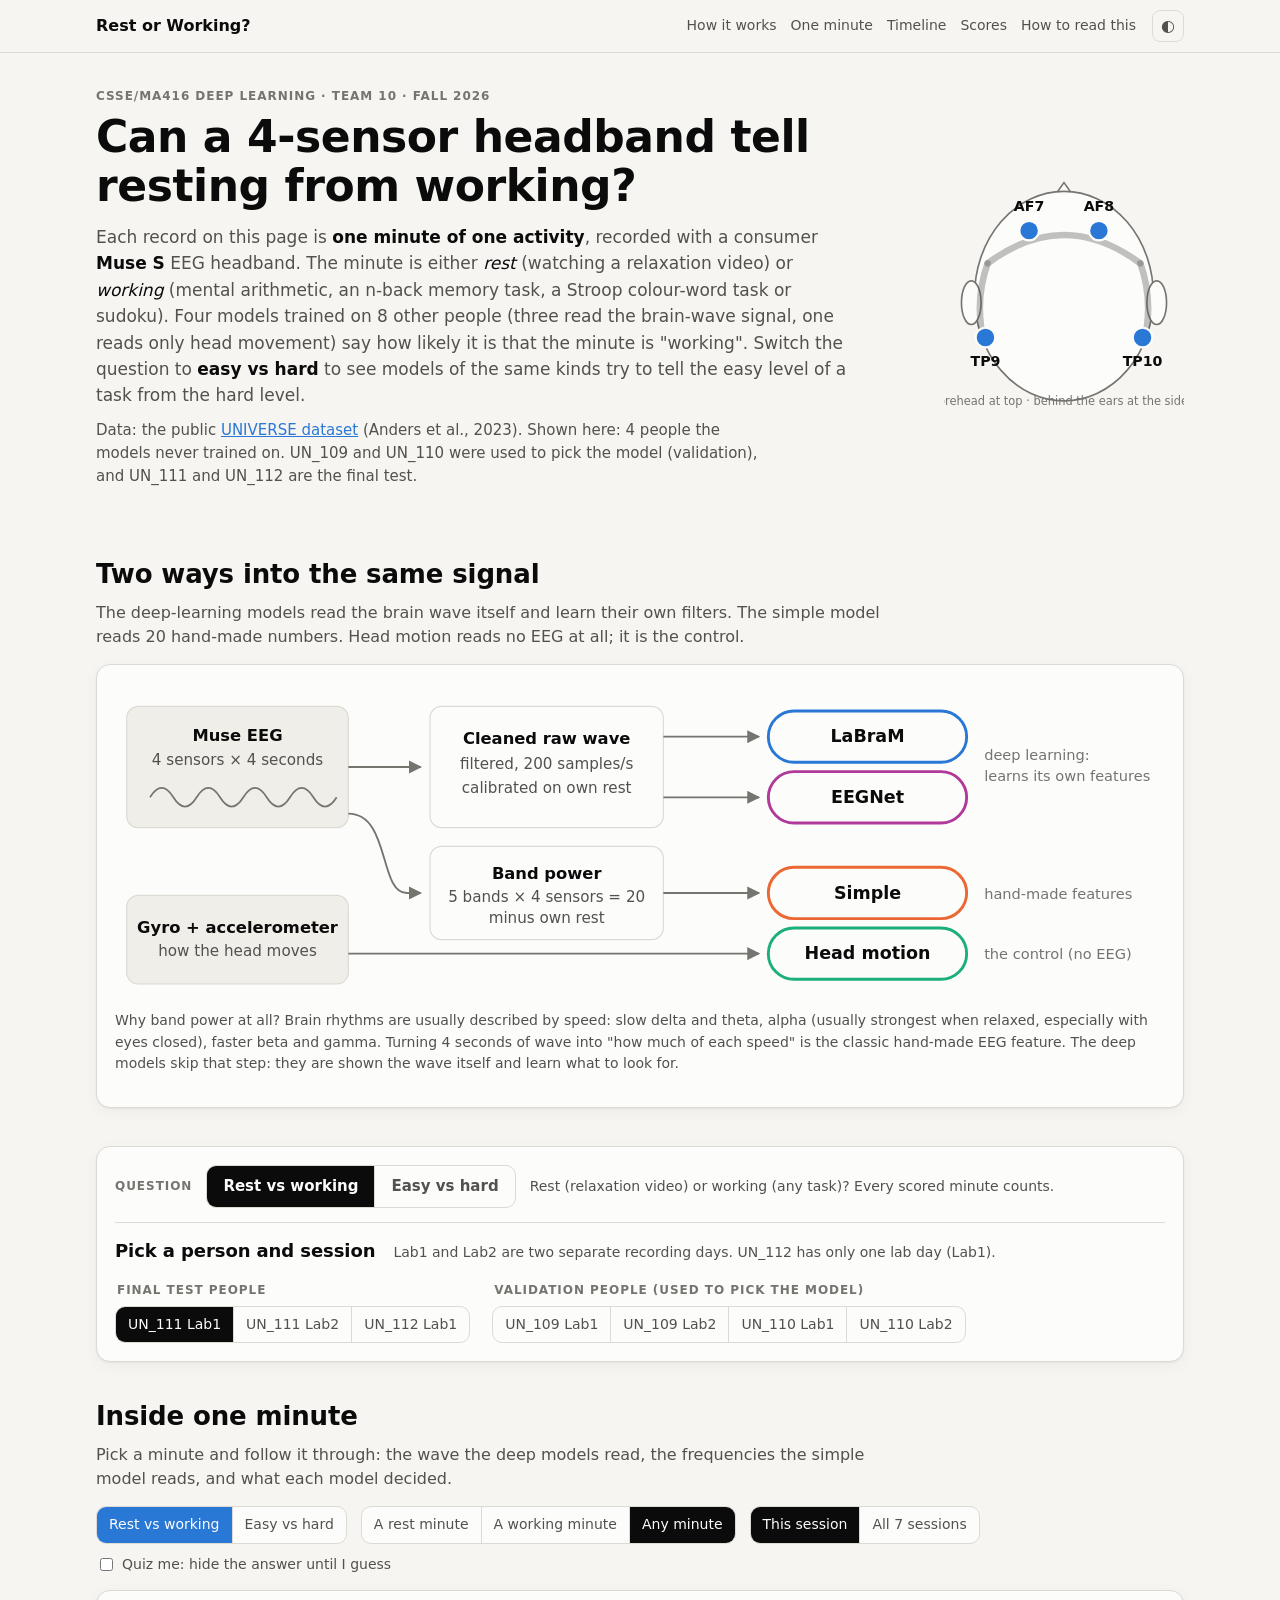
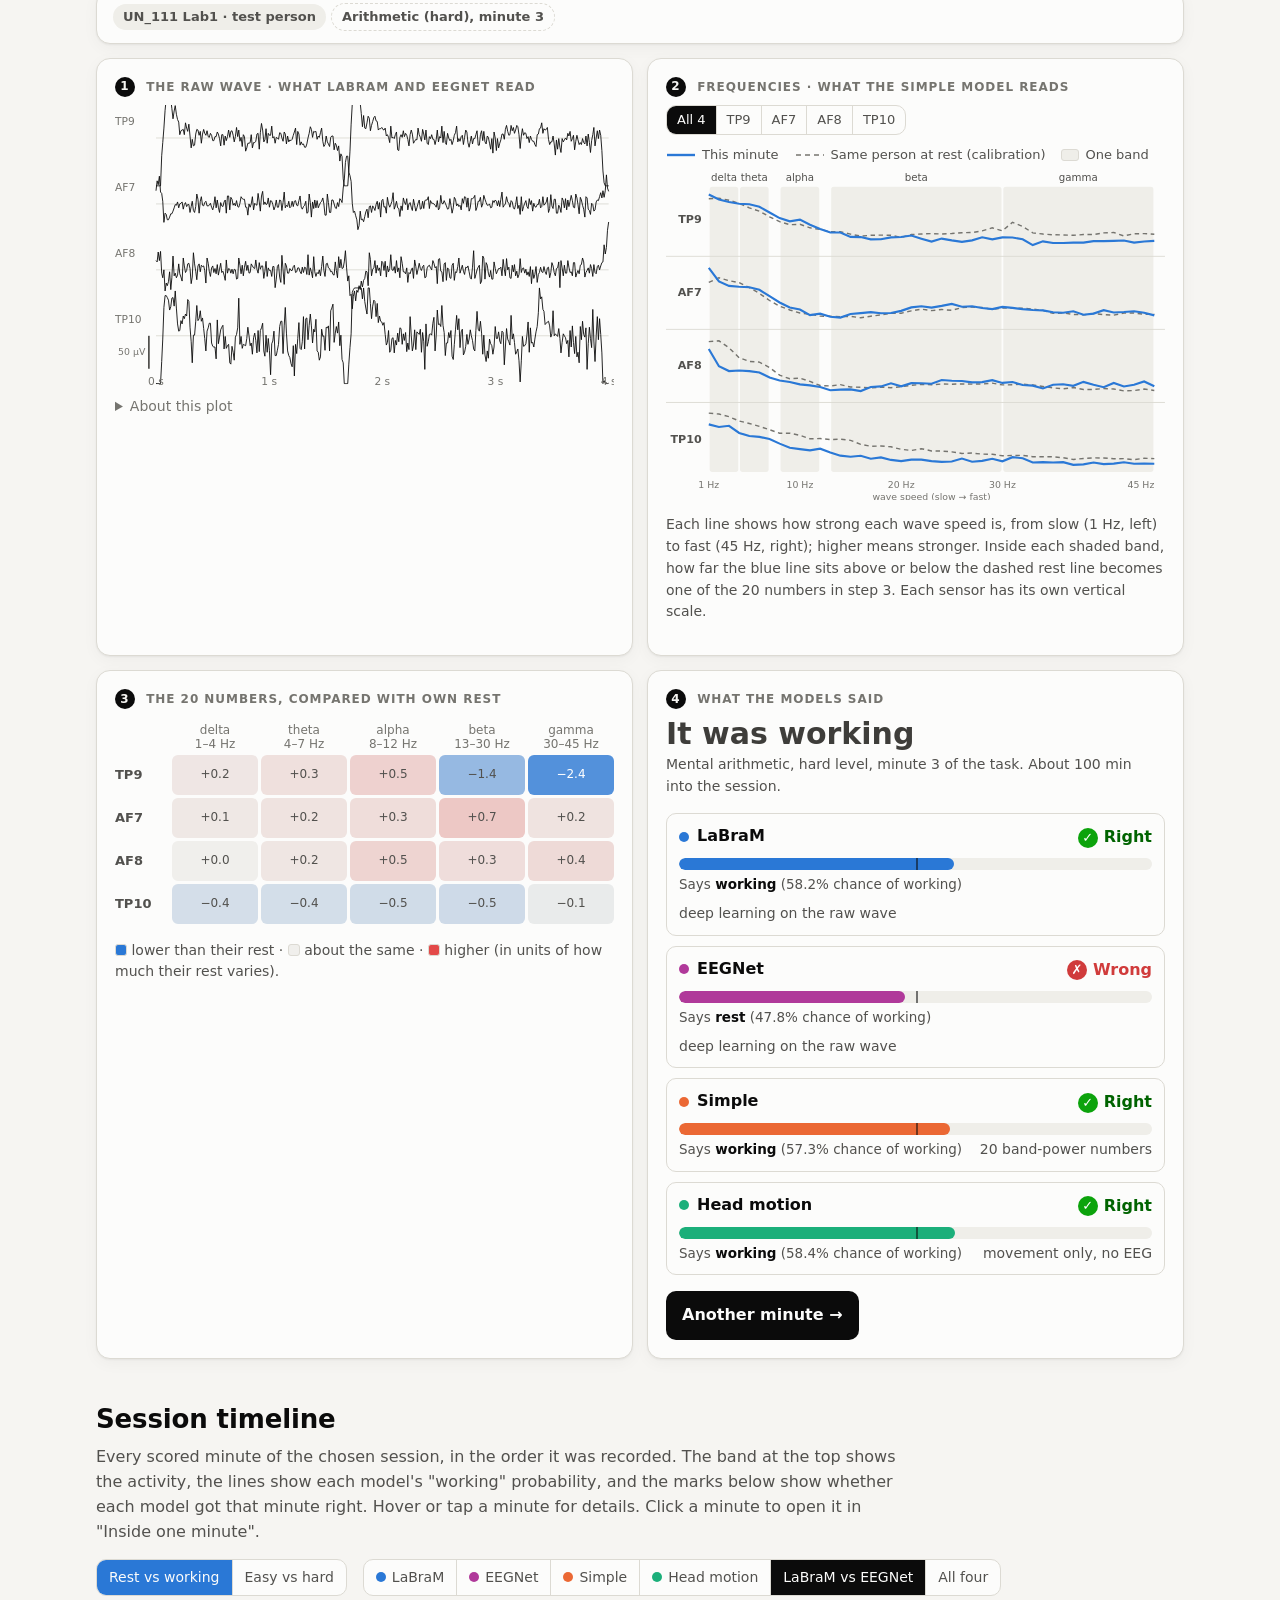
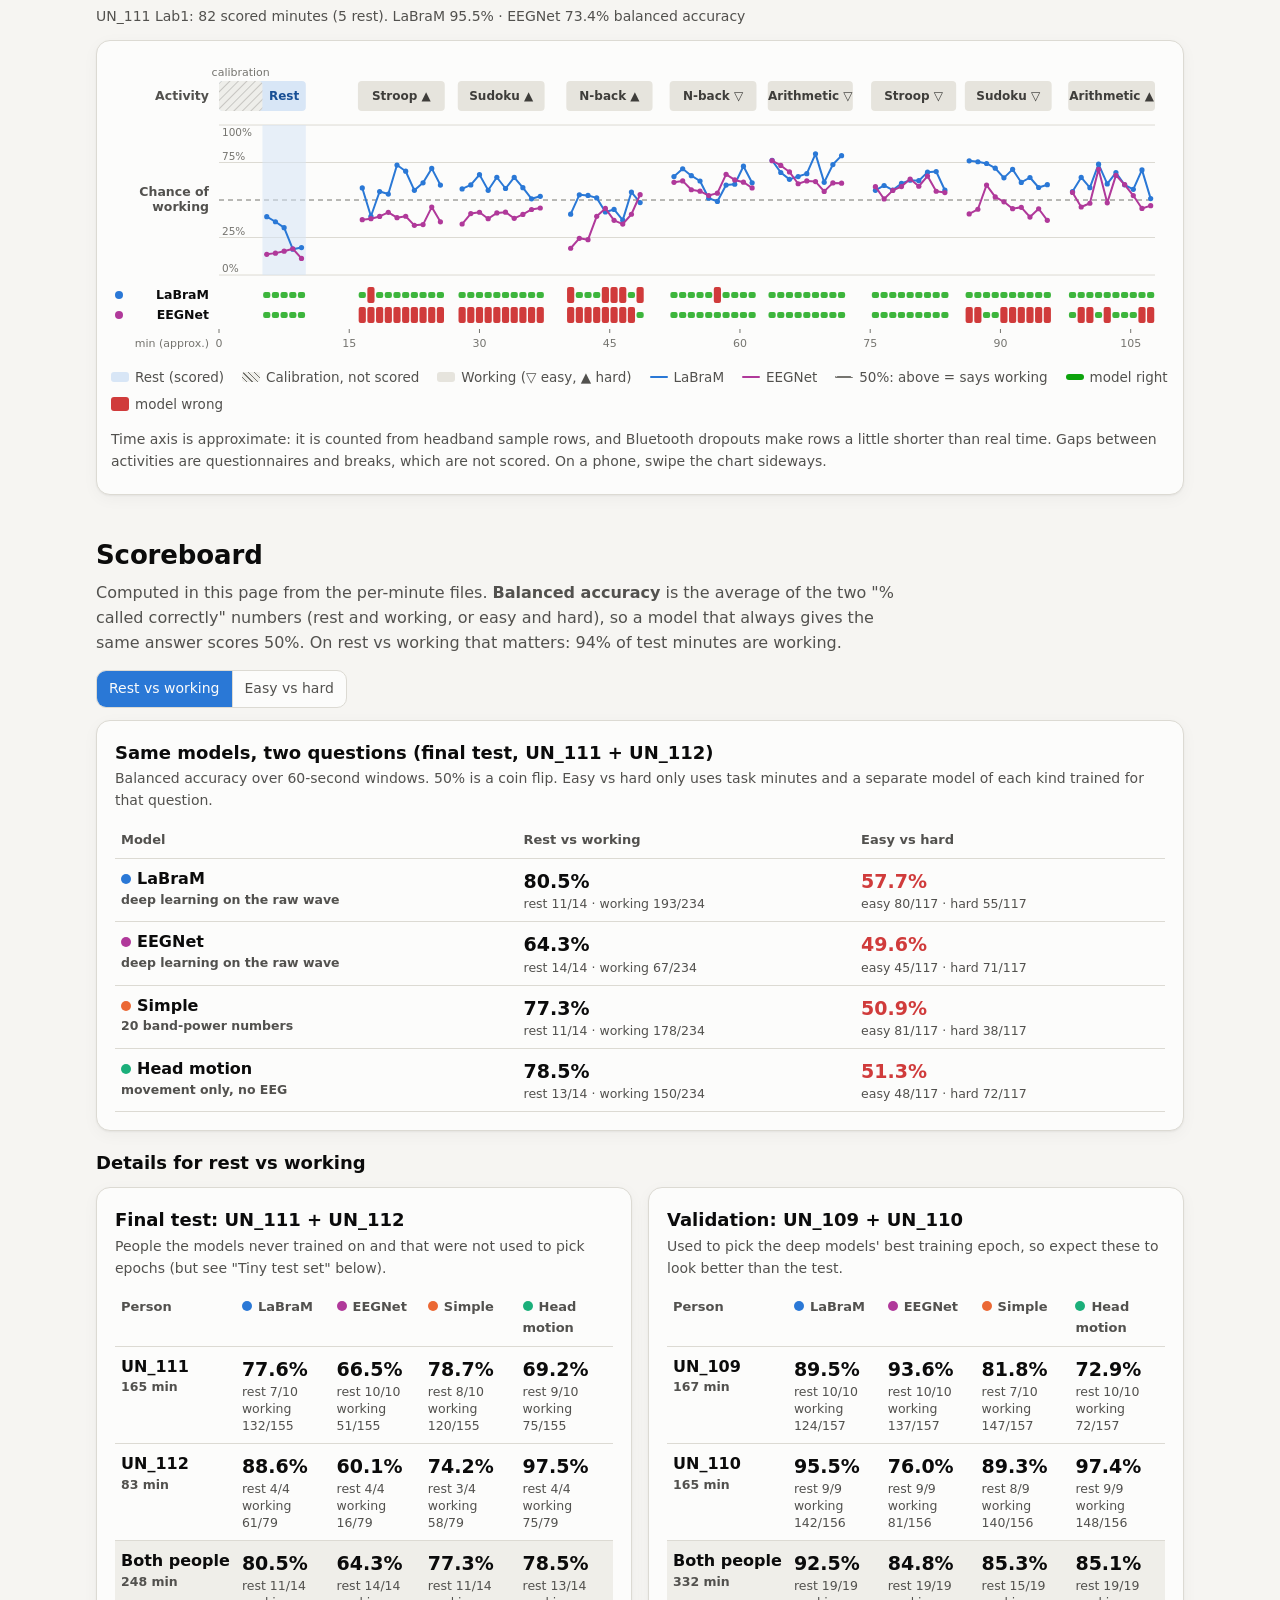
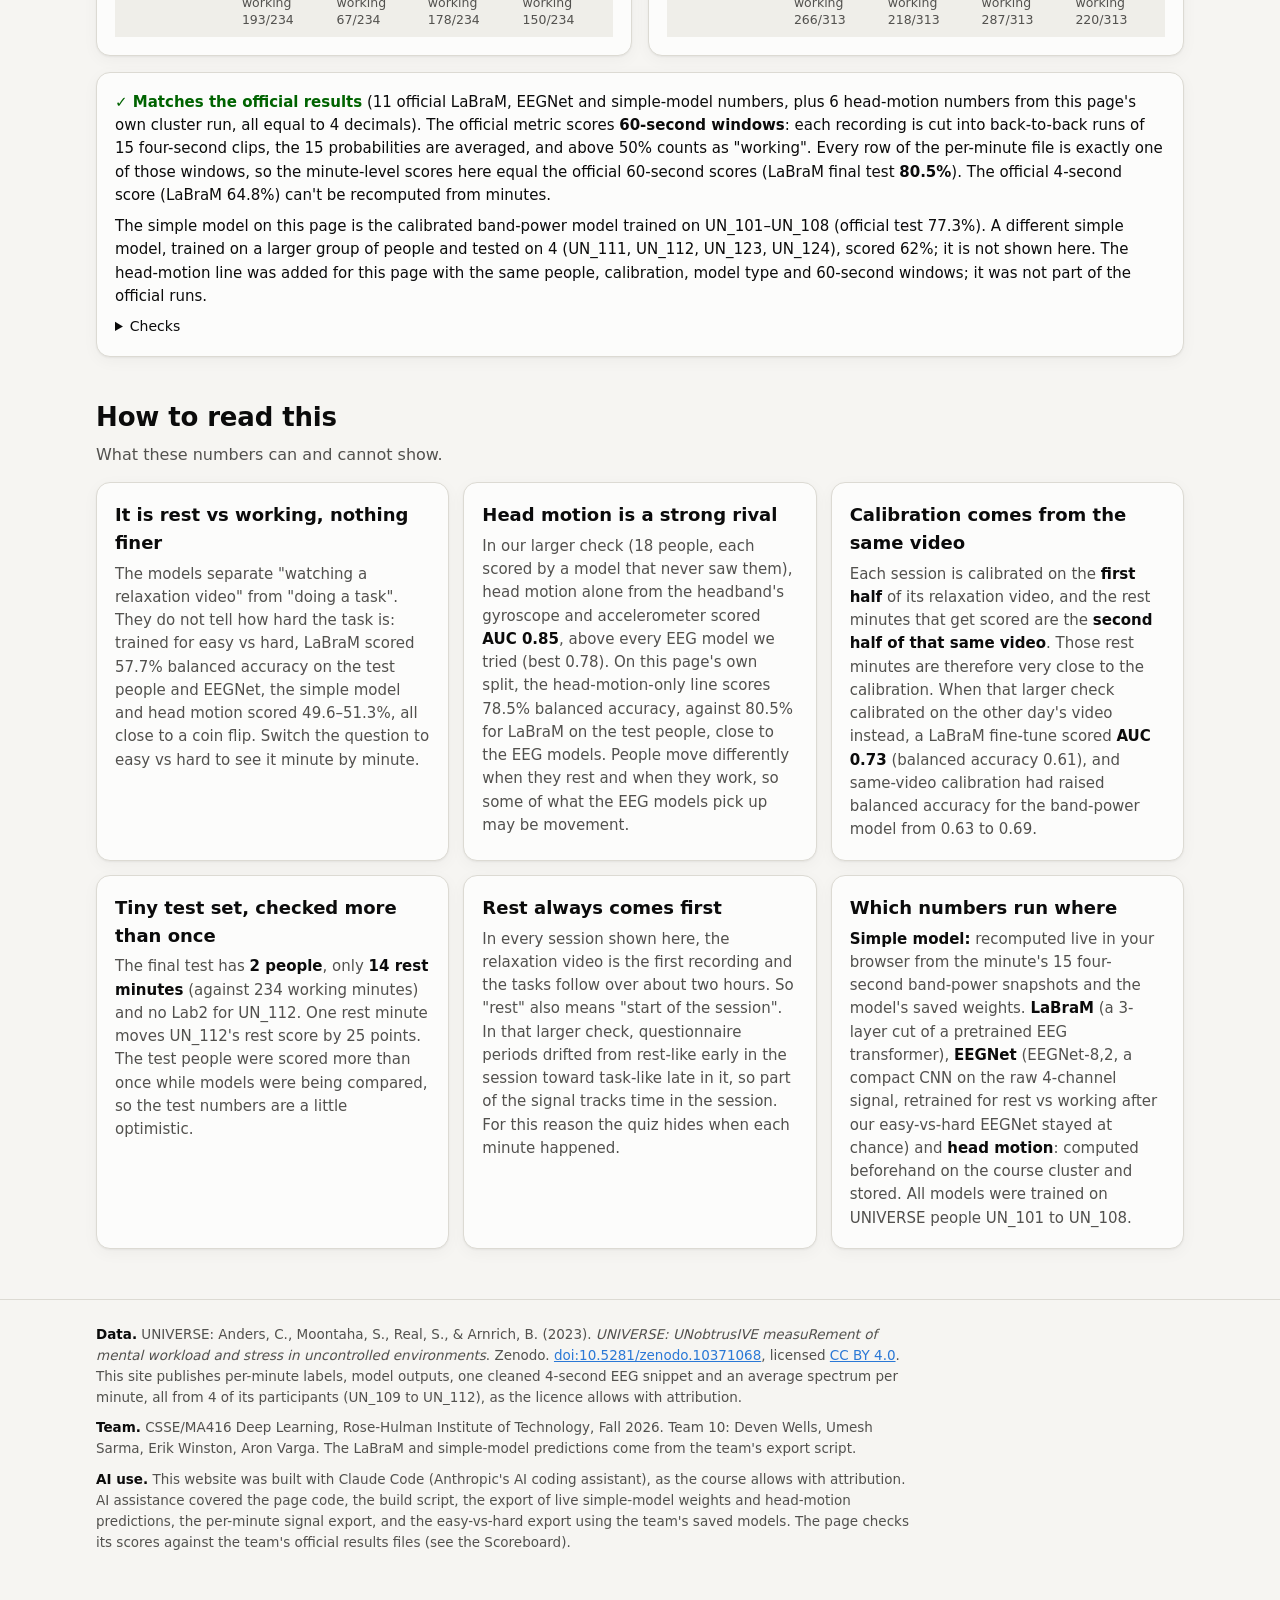
==== docs/index.html @ 3df13351 "Initial project snapshot" ====
<!doctype html>
<html lang="en">
<head>
<meta charset="utf-8">
<meta name="viewport" content="width=device-width, initial-scale=1">
<title>Rest or Working? EEG demo</title>
<meta name="description" content="MA416 Deep Learning team 10: can a 4-sensor Muse headband tell a resting minute from a working minute? Follow one minute from raw wave to model answer.">
<link rel="stylesheet" href="style.css?v=17">
</head>
<body>
<header class="top">
  <div class="wrap top-row">
    <a class="brand" href="#">Rest or Working?</a>
    <nav>
      <a href="#how">How it works</a>
      <a href="#minute">One minute</a>
      <a href="#timeline">Timeline</a>
      <a href="#scores">Scores</a>
      <a href="#limits">How to read this</a>
    </nav>
    <button id="theme" class="ghost" aria-label="Toggle dark mode" title="Toggle dark mode">◐</button>
  </div>
</header>

<main class="wrap">
  <section class="hero">
    <div class="hero-text">
      <p class="eyebrow">CSSE/MA416 Deep Learning · Team 10 · Fall 2026</p>
      <h1>Can a 4-sensor headband tell resting from working?</h1>
      <p class="lede">Each record on this page is <strong>one minute of one activity</strong>, recorded with a consumer
        <strong>Muse&nbsp;S</strong> EEG headband. The minute is either <em>rest</em> (watching a relaxation video) or
        <em>working</em> (mental arithmetic, an n-back memory task, a Stroop colour-word task or sudoku). Four models
        trained on 8 other people (three read the brain-wave signal, one reads only head movement) say how likely it is that the minute is "working".
        Switch the question to <strong>easy vs hard</strong> to see models of the same kinds try to tell the easy level of a task from the hard level.</p>
      <p class="lede small">Data: the public <a href="https://doi.org/10.5281/zenodo.10371068" target="_blank" rel="noopener">UNIVERSE dataset</a>
        (Anders et al., 2023). Shown here: 4 people the models never trained on. UN_109 and UN_110 were used to pick the model (validation),
        and UN_111 and UN_112 are the final test.</p>
    </div>
    <figure class="head-fig" aria-label="Muse S sensor positions, seen from above">
      <svg viewBox="0 0 220 230" role="img">
        <title>Muse S sensor positions seen from above: AF7 and AF8 on the forehead, TP9 and TP10 behind the ears</title>
        <path d="M110 18 l10 14 h-20 z" class="head-nose"/>
        <ellipse cx="110" cy="122" rx="82" ry="96" class="head"/>
        <ellipse cx="25" cy="128" rx="9" ry="20" class="head"/>
        <ellipse cx="195" cy="128" rx="9" ry="20" class="head"/>
        <path d="M40 92 Q110 40 180 92" class="band"/>
        <path d="M34 150 Q30 120 40 92 M186 150 Q190 120 180 92" class="band"/>
        <g class="sensor"><circle cx="78" cy="62" r="9"/><text x="78" y="44">AF7</text></g>
        <g class="sensor"><circle cx="142" cy="62" r="9"/><text x="142" y="44">AF8</text></g>
        <g class="sensor"><circle cx="38" cy="160" r="9"/><text x="38" y="186">TP9</text></g>
        <g class="sensor"><circle cx="182" cy="160" r="9"/><text x="182" y="186">TP10</text></g>
        <text x="110" y="222" class="cap">forehead at top · behind the ears at the sides</text>
      </svg>
    </figure>
  </section>

  <section id="how" class="block">
    <div class="block-head">
      <h2>Two ways into the same signal</h2>
      <p class="muted">The deep-learning models read the brain wave itself and learn their own filters. The simple model reads 20 hand-made numbers. Head motion reads no EEG at all; it is the control.</p>
    </div>
    <div class="card flow">
      <svg viewBox="0 0 900 268" role="img" aria-label="Pipeline: raw EEG goes straight into LaBraM and EEGNet; band power goes into the simple model; head motion goes into the motion-only model">
        <defs><marker id="ar" viewBox="0 0 10 10" refX="9" refY="5" markerWidth="7" markerHeight="7" orient="auto"><path d="M0 0L10 5L0 10z" class="fl-arrow"/></marker></defs>
        <g class="fl-box"><rect x="10" y="20" width="190" height="104" rx="10"/><text x="105" y="50" class="fl-t">Muse EEG</text><text x="105" y="70">4 sensors × 4 seconds</text><path d="M30 98 q10 -16 20 0 t20 0 t20 0 t20 0 t20 0 t20 0 t20 0 t20 0" class="fl-wave"/></g>
        <g class="fl-box"><rect x="10" y="182" width="190" height="76" rx="10"/><text x="105" y="214" class="fl-t">Gyro + accelerometer</text><text x="105" y="234">how the head moves</text></g>
        <g class="fl-box dim"><rect x="270" y="20" width="200" height="104" rx="10"/><text x="370" y="52" class="fl-t">Cleaned raw wave</text><text x="370" y="74">filtered, 200 samples/s</text><text x="370" y="94">calibrated on own rest</text></g>
        <g class="fl-box dim"><rect x="270" y="140" width="200" height="80" rx="10"/><text x="370" y="168" class="fl-t">Band power</text><text x="370" y="188">5 bands × 4 sensors = 20</text><text x="370" y="206">minus own rest</text></g>
        <g class="fl-model" style="--c:var(--labram)"><rect x="560" y="24" width="170" height="44" rx="22"/><text x="645" y="51">LaBraM</text></g>
        <g class="fl-model" style="--c:var(--eegnet)"><rect x="560" y="76" width="170" height="44" rx="22"/><text x="645" y="103">EEGNet</text></g>
        <g class="fl-model" style="--c:var(--simple)"><rect x="560" y="158" width="170" height="44" rx="22"/><text x="645" y="185">Simple</text></g>
        <g class="fl-model" style="--c:var(--motion)"><rect x="560" y="210" width="170" height="44" rx="22"/><text x="645" y="237">Head motion</text></g>
        <path d="M200 72 H262" class="fl-line" marker-end="url(#ar)"/>
        <path d="M200 112 C236 112 226 180 250 180 H262" class="fl-line" marker-end="url(#ar)"/>
        <path d="M470 46 H552" class="fl-line" marker-end="url(#ar)"/>
        <path d="M470 98 H552" class="fl-line" marker-end="url(#ar)"/>
        <path d="M470 180 H552" class="fl-line" marker-end="url(#ar)"/>
        <path d="M200 232 H552" class="fl-line" marker-end="url(#ar)"/>
        <g class="fl-out"><text x="745" y="66">deep learning:</text><text x="745" y="84">learns its own features</text><text x="745" y="185">hand-made features</text><text x="745" y="237">the control (no EEG)</text></g>
      </svg>
      <p class="muted small">Why band power at all? Brain rhythms are usually described by speed: slow delta and theta, alpha (usually strongest when relaxed, especially with eyes closed), faster beta and gamma. Turning 4 seconds of wave into "how much of each speed" is the classic hand-made EEG feature. The deep models skip that step: they are shown the wave itself and learn what to look for.</p>
    </div>
  </section>

  <section class="picker card" aria-label="Choose a person and session">
    <div class="qbar">
      <span class="eyebrow">Question</span>
      <div class="seg qseg big-seg" role="group" aria-label="Which question the models answer"></div>
      <p class="muted small" data-qshow="rw">Rest (relaxation video) or working (any task)? Every scored minute counts.</p>
      <p class="muted small hidden" data-qshow="eh">Easy or hard level of the same task? Only task minutes count; rest minutes are skipped.</p>
    </div>
    <div class="picker-head">
      <h2 class="h3">Pick a person and session</h2>
      <p class="muted small">Lab1 and Lab2 are two separate recording days. UN_112 has only one lab day (Lab1).</p>
    </div>
    <div id="sessionButtons" class="seg-groups"></div>
  </section>

  <section id="minute" class="block">
    <div class="block-head">
      <h2>Inside one minute</h2>
      <p class="muted">Pick a minute and follow it through: the wave the deep models read, the frequencies the simple model reads, and what each model decided.</p>
    </div>
    <div class="guess-controls">
      <div class="seg qseg" role="group" aria-label="Which question"></div>
      <div class="seg" role="group" aria-label="Which minute">
        <button data-pick="neg">A rest minute</button>
        <button data-pick="pos">A working minute</button>
        <button data-pick="any">Any minute</button>
      </div>
      <div class="seg" role="group" aria-label="Where from">
        <button data-scope="session" class="on">This session</button>
        <button data-scope="all">All 7 sessions</button>
      </div>
      <label class="quiz"><input type="checkbox" id="quiz"> Quiz me: hide the answer until I guess</label>
    </div>

    <div class="card minute-head">
      <div><span class="pill" id="mSession"></span> <span class="pill ghost-pill" id="mLabel"></span></div>
    </div>

    <div class="steps">
      <div class="card step">
        <p class="eyebrow"><span class="num">1</span> The raw wave · what LaBraM and EEGNet read</p>
        <div id="rawPlot" class="plot"></div>
        <details class="more small">
          <summary>About this plot</summary>
          <p>4 seconds from the middle of this minute, cleaned the same way as for the models (0.1–75 Hz band-pass, mains hum removed). The models score 15 of these per minute and average them.</p>
          <p>The black bar at bottom left is 50 µV. Flat-topped bursts are swings too big for the row (cut off at about ±70 µV); they are usually blinks, jaw or head movement, not brain activity.</p>
        </details>
      </div>
      <div class="card step">
        <p class="eyebrow"><span class="num">2</span> Frequencies · what the simple model reads</p>
        <div class="seg small-seg" id="specSensor" role="group" aria-label="Which sensor"></div>
        <div class="spec-legend">
          <span><svg width="30" height="10" aria-hidden="true"><line x1="1" x2="29" y1="5" y2="5" class="spec-cur"/></svg>This minute</span>
          <span><svg width="30" height="10" aria-hidden="true"><line x1="1" x2="29" y1="5" y2="5" class="spec-ref"/></svg>Same person at rest (calibration)</span>
          <span><i class="band-sw"></i>One band</span>
        </div>
        <div id="specPlot" class="plot"></div>
        <p class="muted small">Each line shows how strong each wave speed is, from slow (1 Hz, left) to fast (45 Hz, right); higher means stronger. Inside each shaded band, how far the blue line sits above or below the dashed rest line becomes one of the 20 numbers in step 3. Each sensor has its own vertical scale.</p>
      </div>
      <div class="card step">
        <p class="eyebrow"><span class="num">3</span> The 20 numbers, compared with own rest</p>
        <div id="grid" class="bandgrid" aria-label="Band power grid"></div>
        <p class="muted small"><span class="sw sw-low"></span> lower than their rest · <span class="sw sw-mid"></span> about the same · <span class="sw sw-high"></span> higher (in units of how much their rest varies).</p>
      </div>
      <div class="card step reveal" id="reveal" aria-live="polite">
        <p class="eyebrow"><span class="num">4</span> What the models said</p>
        <div class="reveal-empty hidden" id="revealEmpty">
          <p class="muted">Look at steps 1–3, then make your guess:</p>
          <div class="guess-buttons hidden" id="guessButtons">
            <button class="big rest" data-guess="neg"><span class="key">R</span> Rest</button>
            <button class="big work" data-guess="pos"><span class="key">W</span> Working</button>
          </div>
        </div>
        <div class="reveal-body" id="revealBody">
          <div class="truth-row">
            <div><p class="truth" id="truthText"></p><p class="muted small" id="truthDetail"></p></div>
            <div class="you" id="youVerdict"></div>
          </div>
          <div id="modelCards" class="model-cards"></div>
          <button class="primary" id="nextBtn">Another minute →</button>
        </div>
      </div>
    </div>
    <div class="card tally hidden" id="tally" aria-label="Running quiz score in this browser"></div>
  </section>

  <section id="timeline" class="block">
    <div class="block-head">
      <h2>Session timeline</h2>
      <p class="muted">Every scored minute of the chosen session, in the order it was recorded. The band at the top shows the activity, the lines show each model's "<span data-qtext>working</span>" probability, and the marks below show whether each model got that minute right. Hover or tap a minute for details. Click a minute to open it in "Inside one minute".</p>
    </div>
    <div class="tl-controls">
      <div class="seg qseg" role="group" aria-label="Which question"></div>
      <div class="seg" role="group" aria-label="Which model lines to show" id="modelToggle"></div>
      <span class="muted small" id="tlSummary"></span>
    </div>
    <div class="card tl-card">
      <div class="tl-scroll" id="tlScroll">
        <svg id="tl" role="img" aria-label="Session timeline"></svg>
      </div>
      <div class="tl-legend" id="tlLegend"></div>
      <p class="muted small">Time axis is approximate: it is counted from headband sample rows, and Bluetooth dropouts make rows a little shorter than real time. Gaps between activities are questionnaires and breaks, which are not scored. On a phone, swipe the chart sideways.</p>
    </div>
    <div id="tip" class="tip hidden" role="tooltip"></div>
  </section>

  <section id="scores" class="block">
    <div class="block-head">
      <h2>Scoreboard</h2>
      <p class="muted">Computed in this page from the per-minute files. <strong>Balanced accuracy</strong> is the average of the two "% called correctly" numbers (rest and working, or easy and hard), so a model that always gives the same answer scores 50%. On rest vs working that matters: 94% of test minutes are working.</p>
    </div>
    <div class="seg qseg" role="group" aria-label="Which question" style="margin-bottom:12px"></div>
    <div id="scoreTables"></div>
    <div class="card note" id="reproNote"></div>
  </section>

  <section id="limits" class="block">
    <div class="block-head">
      <h2>How to read this</h2>
      <p class="muted">What these numbers can and cannot show.</p>
    </div>
    <div class="limits">
      <article class="card lim">
        <h3 class="h3">It is rest vs working, nothing finer</h3>
        <p>The models separate "watching a relaxation video" from "doing a task". They do not tell how hard the task is: trained for easy vs hard, LaBraM scored 57.7% balanced accuracy on the test people and EEGNet, the simple model and head motion scored 49.6–51.3%, all close to a coin flip. Switch the question to easy vs hard to see it minute by minute.</p>
      </article>
      <article class="card lim">
        <h3 class="h3">Head motion is a strong rival</h3>
        <p>In our larger check (18 people, each scored by a model that never saw them), head motion alone from the headband's gyroscope and accelerometer scored <strong>AUC 0.85</strong>, above every EEG model we tried (best 0.78). On this page's own split, the head-motion-only line scores <span data-fill="motionTest"></span> on the test people, close to the EEG models. People move differently when they rest and when they work, so some of what the EEG models pick up may be movement.</p>
      </article>
      <article class="card lim">
        <h3 class="h3">Calibration comes from the same video</h3>
        <p>Each session is calibrated on the <strong>first half</strong> of its relaxation video, and the rest minutes that get scored are the <strong>second half of that same video</strong>. Those rest minutes are therefore very close to the calibration. When that larger check calibrated on the other day's video instead, a LaBraM fine-tune scored <strong>AUC 0.73</strong> (balanced accuracy 0.61), and same-video calibration had raised balanced accuracy for the band-power model from 0.63 to 0.69.</p>
      </article>
      <article class="card lim">
        <h3 class="h3">Tiny test set, checked more than once</h3>
        <p>The final test has <strong>2 people</strong>, only <strong>14 rest minutes</strong> (against 234 working minutes) and no Lab2 for UN_112. One rest minute moves UN_112's rest score by 25 points. The test people were scored more than once while models were being compared, so the test numbers are a little optimistic.</p>
      </article>
      <article class="card lim">
        <h3 class="h3">Rest always comes first</h3>
        <p>In every session shown here, the relaxation video is the first recording and the tasks follow over about two hours. So "rest" also means "start of the session". In that larger check, questionnaire periods drifted from rest-like early in the session toward task-like late in it, so part of the signal tracks time in the session. For this reason the quiz hides when each minute happened.</p>
      </article>
      <article class="card lim">
        <h3 class="h3">Which numbers run where</h3>
        <p><strong>Simple model:</strong> recomputed live in your browser from the minute's 15 four-second band-power snapshots and the model's saved weights. <strong>LaBraM</strong> (a 3-layer cut of a pretrained EEG transformer), <strong>EEGNet</strong> (EEGNet-8,2, a compact CNN on the raw 4-channel signal, retrained for rest vs working after our easy-vs-hard EEGNet stayed at chance) and <strong>head motion</strong>: computed beforehand on the course cluster and stored. All models were trained on UNIVERSE people UN_101 to UN_108.</p>
      </article>
    </div>
  </section>
</main>

<footer class="foot">
  <div class="wrap">
    <p><strong>Data.</strong> UNIVERSE: Anders, C., Moontaha, S., Real, S., &amp; Arnrich, B. (2023). <em>UNIVERSE: UNobtrusIVE measuRement of mental workload and stress in uncontrolled environments</em>. Zenodo. <a href="https://doi.org/10.5281/zenodo.10371068" target="_blank" rel="noopener">doi:10.5281/zenodo.10371068</a>, licensed <a href="https://creativecommons.org/licenses/by/4.0/" target="_blank" rel="noopener">CC BY 4.0</a>. This site publishes per-minute labels, model outputs, one cleaned 4-second EEG snippet and an average spectrum per minute, all from 4 of its participants (UN_109 to UN_112), as the licence allows with attribution.</p>
    <p><strong>Team.</strong> CSSE/MA416 Deep Learning, Rose-Hulman Institute of Technology, Fall 2026. Team 10: Deven Wells, Umesh Sarma, Erik Winston, Aron Varga. The LaBraM and simple-model predictions come from the team's export script.</p>
    <p><strong>AI use.</strong> This website was built with Claude Code (Anthropic's AI coding assistant), as the course allows with attribution. AI assistance covered the page code, the build script, the export of live simple-model weights and head-motion predictions, the per-minute signal export, and the easy-vs-hard export using the team's saved models. The page checks its scores against the team's official results files (see the Scoreboard).</p>
  </div>
</footer>

<div class="guess-dock hidden" id="guessDock" role="group" aria-label="Your guess">
  <span class="dock-q">Your guess?</span>
  <button class="big rest" data-guess="neg"><span class="key">R</span> Rest</button>
  <button class="big work" data-guess="pos"><span class="key">W</span> Working</button>
</div>
<script src="app.js?v=17"></script>
</body>
</html>
---- docs/style.css ----
:root {
  color-scheme: light;
  --bg: #f6f5f2;
  --surface: #fcfcfb;
  --surface-2: #efeee9;
  --line: #dcdad3;
  --ink: #0b0b0b;
  --ink-2: #52514e;
  --ink-3: #75746f;
  --accent: #2a78d6;
  --labram: #2a78d6;
  --eegnet: #b0399a;
  --simple: #eb6834;
  --motion: #1baf7a;
  --good: #0ca30c;
  --good-ink: #006300;
  --bad: #d03b3b;
  --rest-band: #d8e6f6;
  --rest-ink: #184f95;
  --work-band: #e6e4dd;
  --work-ink: #3e3d3a;
  --cal-band: #eeeeea;
  --div-lo: #2a78d6;
  --div-mid: #f0efec;
  --div-hi: #e34948;
  --shadow: 0 1px 2px rgba(0,0,0,.05), 0 4px 16px rgba(0,0,0,.04);
}
@media (prefers-color-scheme: dark) {
  :root:not([data-theme="light"]) {
    color-scheme: dark;
    --bg: #121211; --surface: #1a1a19; --surface-2: #232321; --line: #34342f;
    --ink: #f0efec; --ink-2: #c3c2b7; --ink-3: #9a998f; --accent: #3987e5;
    --labram: #3987e5; --eegnet: #d364c0; --simple: #d95926; --motion: #199e70;
    --good: #0ca30c; --good-ink: #5fd35f; --bad: #e66767;
    --rest-band: #1d3553; --rest-ink: #9ec5f4; --work-band: #2c2c29; --work-ink: #d6d5cc; --cal-band: #20201e;
    --div-lo: #3987e5; --div-mid: #383835; --div-hi: #e66767;
    --shadow: none;
  }
}
:root[data-theme="dark"] {
  color-scheme: dark;
  --bg: #121211; --surface: #1a1a19; --surface-2: #232321; --line: #34342f;
  --ink: #f0efec; --ink-2: #c3c2b7; --ink-3: #9a998f; --accent: #3987e5;
  --labram: #3987e5; --eegnet: #d364c0; --simple: #d95926; --motion: #199e70;
  --good: #0ca30c; --good-ink: #5fd35f; --bad: #e66767;
  --rest-band: #1d3553; --rest-ink: #9ec5f4; --work-band: #2c2c29; --work-ink: #d6d5cc; --cal-band: #20201e;
  --div-lo: #3987e5; --div-mid: #383835; --div-hi: #e66767;
  --shadow: none;
}

* { box-sizing: border-box; }
html { scroll-behavior: smooth; scroll-padding-top: 64px; }
body {
  margin: 0; background: var(--bg); color: var(--ink);
  font: 16px/1.55 system-ui, -apple-system, "Segoe UI", Roboto, "Helvetica Neue", Arial, sans-serif;
  -webkit-font-smoothing: antialiased;
}
a { color: var(--accent); }
.wrap { max-width: 1120px; margin: 0 auto; padding: 0 16px; }
.hidden { display: none !important; }
.muted { color: var(--ink-2); }
.small { font-size: 14px; }
.center { text-align: center; }
h1 { font-size: clamp(28px, 4.4vw, 44px); line-height: 1.12; margin: 6px 0 14px; letter-spacing: -0.01em; }
h2 { font-size: 26px; margin: 0 0 6px; letter-spacing: -0.005em; }
.h3 { font-size: 18px; margin: 0 0 6px; }
.tight { margin-top: 10px; }
.eyebrow { text-transform: uppercase; letter-spacing: .08em; font-size: 12px; color: var(--ink-3); margin: 0; font-weight: 600; }

/* header */
.top { position: sticky; top: 0; z-index: 20; background: color-mix(in srgb, var(--bg) 88%, transparent); backdrop-filter: blur(8px); border-bottom: 1px solid var(--line); }
.top-row { display: flex; align-items: center; gap: 16px; height: 52px; }
.brand { font-weight: 700; color: var(--ink); text-decoration: none; white-space: nowrap; }
.top nav { display: flex; gap: 14px; margin-left: auto; overflow-x: auto; scrollbar-width: none; }
.top nav a { color: var(--ink-2); text-decoration: none; font-size: 14px; white-space: nowrap; }
.top nav a:hover { color: var(--ink); }
button { font: inherit; cursor: pointer; }
.ghost { background: none; border: 1px solid var(--line); color: var(--ink-2); border-radius: 8px; height: 32px; width: 32px; }

/* hero */
.hero { display: grid; grid-template-columns: 1fr 240px; gap: 28px; align-items: center; padding: 34px 0 22px; }
.lede { font-size: 17px; color: var(--ink-2); max-width: 70ch; margin: 0 0 10px; }
.lede strong, .lede em { color: var(--ink); }
.lede.small { font-size: 15px; }
.head-fig { margin: 0; }
.head-fig svg { width: 100%; height: auto; }
.head { fill: var(--surface); stroke: var(--ink-3); stroke-width: 1.5; }
.head-nose { fill: var(--surface); stroke: var(--ink-3); stroke-width: 1.5; }
.band { fill: none; stroke: var(--ink-2); stroke-width: 6; stroke-linecap: round; opacity: .35; }
.sensor circle { fill: var(--accent); stroke: var(--surface); stroke-width: 2; }
.sensor text { font-size: 13px; font-weight: 700; fill: var(--ink); text-anchor: middle; }
.cap { font-size: 10.5px; fill: var(--ink-3); text-anchor: middle; }

/* cards & blocks */
.card { background: var(--surface); border: 1px solid var(--line); border-radius: 14px; padding: 18px; box-shadow: var(--shadow); }
.block { padding: 34px 0 6px; }
.block-head { margin-bottom: 14px; }
.block-head p { margin: 0; max-width: 80ch; }

/* segmented buttons */
.seg { display: inline-flex; flex-wrap: wrap; gap: 0; border: 1px solid var(--line); border-radius: 10px; overflow: hidden; background: var(--surface); }
.seg button { border: 0; background: none; padding: 7px 12px; color: var(--ink-2); font-size: 14px; border-right: 1px solid var(--line); }
.seg button:last-child { border-right: 0; }
.seg button.on { background: var(--ink); color: var(--surface); }
.seg button:focus-visible, .big:focus-visible, .primary:focus-visible { outline: 3px solid var(--accent); outline-offset: 2px; }

.picker { margin-top: 6px; }
.picker-head { display: flex; flex-wrap: wrap; gap: 4px 18px; align-items: baseline; margin-bottom: 10px; }
.picker-head p { margin: 0; }
.seg-groups { display: flex; flex-wrap: wrap; gap: 14px 22px; }
.seg-group { display: flex; flex-direction: column; gap: 6px; }
.seg-group .eyebrow { margin-left: 2px; }

/* guess */
.guess-controls { display: flex; flex-wrap: wrap; gap: 10px 14px; align-items: center; margin-bottom: 14px; }
.guess-grid { display: grid; grid-template-columns: minmax(0, 1fr) minmax(0, 1fr); gap: 16px; }
.mystery-top { display: flex; gap: 8px; flex-wrap: wrap; }
.pill { display: inline-block; font-size: 13px; padding: 3px 10px; border-radius: 999px; background: var(--surface-2); color: var(--ink-2); font-weight: 600; }
.ghost-pill { background: none; border: 1px dashed var(--line); }
.sw { display: inline-block; width: 12px; height: 12px; border-radius: 3px; vertical-align: -1px; border: 1px solid var(--line); }
.sw-low { background: var(--div-lo); } .sw-mid { background: var(--div-mid); } .sw-high { background: var(--div-hi); }

.bandgrid { display: grid; grid-template-columns: 54px repeat(5, minmax(0, 1fr)); gap: 3px; margin: 14px 0 16px; }
.bandgrid .hd { font-size: 12px; color: var(--ink-3); text-align: center; align-self: end; line-height: 1.2; }
.bandgrid .rl { font-size: 13px; font-weight: 700; color: var(--ink-2); align-self: center; }
.bandgrid .cell { height: 40px; border-radius: 6px; display: flex; align-items: center; justify-content: center; font-size: 12px; font-variant-numeric: tabular-nums; }

.guess-buttons { display: grid; grid-template-columns: 1fr 1fr; gap: 10px; }
.big { border-radius: 12px; padding: 14px 10px; font-size: 19px; font-weight: 700; border: 2px solid var(--line); background: var(--surface); color: var(--ink); }
.big.rest { border-color: var(--rest-ink); color: var(--rest-ink); }
.big.work { border-color: var(--work-ink); color: var(--work-ink); }
.big:hover:not(:disabled) { background: var(--surface-2); }
.big:disabled { opacity: .45; cursor: default; }
.big.chosen { opacity: 1; background: var(--surface-2); box-shadow: inset 0 0 0 2px currentColor; }
.key { display: inline-block; font-size: 12px; border: 1px solid currentColor; border-radius: 4px; padding: 0 5px; margin-right: 6px; vertical-align: 2px; opacity: .7; }

.reveal { display: flex; flex-direction: column; }
.reveal-empty { flex: 1; display: flex; align-items: center; justify-content: center; min-height: 220px; border: 1px dashed var(--line); border-radius: 10px; }
.truth-row { display: flex; justify-content: space-between; gap: 12px; align-items: flex-start; }
.truth { font-size: 30px; font-weight: 800; margin: 0; line-height: 1.1; }
.truth.rest { color: var(--rest-ink); } .truth.work { color: var(--work-ink); }
.truth-row .muted { margin: 4px 0 0; }
.you { text-align: right; font-weight: 700; font-size: 15px; white-space: nowrap; }
.verdict { display: inline-flex; align-items: center; gap: 6px; font-weight: 700; }
.verdict.ok { color: var(--good-ink); } .verdict.no { color: var(--bad); }
.verdict .ic { display: inline-flex; align-items: center; justify-content: center; width: 20px; height: 20px; border-radius: 50%; color: #fff; font-size: 13px; }
.verdict.ok .ic { background: var(--good); } .verdict.no .ic { background: var(--bad); }

.model-cards { display: grid; gap: 10px; margin: 16px 0; }
.mc { border: 1px solid var(--line); border-radius: 10px; padding: 10px 12px; }
.mc-top { display: flex; justify-content: space-between; align-items: baseline; gap: 8px; flex-wrap: wrap; }
.mc-name { font-weight: 700; display: inline-flex; align-items: center; gap: 8px; }
.mc-name .dot { width: 10px; height: 10px; border-radius: 50%; }
.badge { font-size: 11.5px; font-weight: 600; border-radius: 999px; padding: 1px 8px; border: 1px solid var(--line); color: var(--ink-2); }
.badge.live { border-color: var(--simple); }
.pbar { position: relative; height: 12px; background: var(--surface-2); border-radius: 6px; margin: 8px 0 4px; overflow: hidden; }
.pbar .fill { position: absolute; left: 0; top: 0; bottom: 0; border-radius: 6px; transition: width .6s ease; }
.pbar .mid { position: absolute; left: 50%; top: -2px; bottom: -2px; width: 2px; background: var(--ink); opacity: .55; }
.mc-foot { display: flex; justify-content: space-between; font-size: 13.5px; color: var(--ink-2); gap: 8px; flex-wrap: wrap; }
.mc-foot b { color: var(--ink); font-variant-numeric: tabular-nums; }
.clips { display: grid; grid-template-columns: repeat(15, 1fr); gap: 2px; height: 30px; align-items: end; margin-top: 8px; }
.clips i { display: block; background: var(--simple); border-radius: 2px 2px 0 0; height: 0; transition: height .25s ease; }
.clips-cap { font-size: 12px; color: var(--ink-3); margin-top: 3px; }
.primary { background: var(--ink); color: var(--surface); border: 0; border-radius: 10px; padding: 12px 16px; font-weight: 700; font-size: 16px; margin-top: auto; }

.tally { margin-top: 16px; display: flex; flex-wrap: wrap; gap: 10px 26px; align-items: center; }
.tally .t { display: flex; align-items: baseline; gap: 8px; }
.tally .t b { font-size: 22px; font-variant-numeric: tabular-nums; }
.tally .t span { color: var(--ink-2); font-size: 14px; }
.tally .reset { margin-left: auto; background: none; border: 1px solid var(--line); border-radius: 8px; padding: 5px 10px; color: var(--ink-2); font-size: 13px; }

/* timeline */
.tl-controls { display: flex; flex-wrap: wrap; align-items: center; gap: 10px 16px; margin-bottom: 12px; }
.chip-dot { display: inline-block; width: 10px; height: 10px; border-radius: 50%; margin-right: 6px; vertical-align: 0; }
.tl-card { padding: 14px 14px 8px; }
.tl-scroll { overflow-x: auto; -webkit-overflow-scrolling: touch; }
#tl { display: block; min-width: 760px; width: 100%; }
#tl text { font-family: inherit; }
.tl-legend { display: flex; flex-wrap: wrap; gap: 6px 18px; font-size: 13.5px; color: var(--ink-2); margin: 8px 0 4px; }
.lg { display: inline-flex; align-items: center; gap: 6px; }
.lg i { display: inline-block; width: 18px; height: 10px; border-radius: 3px; }
.lg .ln { height: 2px; border-radius: 1px; }
.tip { position: fixed; z-index: 50; pointer-events: none; background: var(--surface); color: var(--ink); border: 1px solid var(--line); border-radius: 10px; padding: 10px 12px; font-size: 13.5px; box-shadow: 0 6px 24px rgba(0,0,0,.14); min-width: 210px; max-width: 280px; }
.tip h4 { margin: 0 0 4px; font-size: 14px; }
.tip .row { display: flex; justify-content: space-between; gap: 10px; }
.tip .row b { font-variant-numeric: tabular-nums; }

/* scores */
.score-wrap { display: grid; grid-template-columns: 1fr 1fr; gap: 16px; }
.score-card h3 { margin-bottom: 2px; }
table.sc { width: 100%; border-collapse: collapse; margin-top: 10px; font-variant-numeric: tabular-nums; }
.sc th, .sc td { text-align: left; padding: 8px 6px; border-bottom: 1px solid var(--line); vertical-align: top; }
.sc th { font-size: 13px; color: var(--ink-2); font-weight: 600; }
.sc td.who { font-weight: 700; white-space: nowrap; }
.sc tr.all td { border-bottom: 0; background: var(--surface-2); }
.sc .ba { font-size: 19px; font-weight: 700; }
.sc .sub { font-size: 12.5px; color: var(--ink-2); display: block; line-height: 1.35; }
.note { margin-top: 16px; font-size: 15px; }
.note p { margin: 0 0 8px; }
.note p:last-child { margin: 0; }
.check { font-weight: 700; color: var(--good-ink); }
.check.bad { color: var(--bad); }

/* limits */
.limits { display: grid; grid-template-columns: repeat(3, minmax(0, 1fr)); gap: 14px; }
.lim p { margin: 0; color: var(--ink-2); font-size: 15px; }
.lim p strong { color: var(--ink); }

.foot { margin-top: 44px; border-top: 1px solid var(--line); padding: 24px 0 40px; font-size: 13.5px; color: var(--ink-2); }
.foot p { max-width: 95ch; margin: 0 0 10px; }
.foot strong { color: var(--ink); }

@media (max-width: 900px) {
  .limits { grid-template-columns: 1fr 1fr; }
  .score-wrap { grid-template-columns: 1fr; }
}
@media (max-width: 720px) {
  .hero { grid-template-columns: 1fr; padding-top: 22px; }
  .head-fig { max-width: 220px; margin: 0 auto; }
  .guess-grid { grid-template-columns: 1fr; }
  .limits { grid-template-columns: 1fr; }
  .top nav { display: none; }
  .top-row { justify-content: space-between; }
  .bandgrid { grid-template-columns: 44px repeat(5, minmax(0, 1fr)); }
  .bandgrid .cell { height: 34px; font-size: 11px; }
}
@media (prefers-reduced-motion: reduce) {
  html { scroll-behavior: auto; }
  .pbar .fill, .clips i { transition: none; }
}

/* ---------- pipeline diagram + inside one minute */
.flow svg { width: 100%; height: auto; display: block; }
.fl-box rect { fill: var(--surface-2); stroke: var(--line); }
.fl-box.dim rect { fill: var(--surface); }
.fl-box text, .fl-out text { font-size: 13px; fill: var(--ink-2); text-anchor: middle; }
.fl-out text { text-anchor: start; fill: var(--ink-3); font-size: 12.5px; }
.fl-t { font-weight: 700; fill: var(--ink) !important; font-size: 14px !important; }
.fl-wave { fill: none; stroke: var(--ink-3); stroke-width: 1.5; }
.fl-model rect { fill: var(--surface); stroke: var(--c); stroke-width: 2.5; }
.fl-model text { font-size: 15px; font-weight: 700; fill: var(--ink); text-anchor: middle; }
.fl-line { fill: none; stroke: var(--ink-3); stroke-width: 1.6; }
.fl-arrow { fill: var(--ink-3); }
.minute-head { display: flex; flex-wrap: wrap; gap: 12px; align-items: center; justify-content: space-between; margin-bottom: 14px; padding: 12px 16px; }
.minute-head .guess-buttons { display: flex; gap: 8px; align-items: center; margin: 0; }
.minute-head .guess-buttons.hidden { display: none; }
.quiz { display: inline-flex; gap: 6px; align-items: center; font-size: 14px; color: var(--ink-2); cursor: pointer; }
.steps { display: grid; grid-template-columns: repeat(2, minmax(0, 1fr)); gap: 14px; }
@media (max-width: 860px) { .steps { grid-template-columns: 1fr; } }
.step .eyebrow { margin-bottom: 8px; }
.num { display: inline-grid; place-items: center; width: 20px; height: 20px; border-radius: 50%; background: var(--ink); color: var(--bg); font-size: 12px; margin-right: 6px; }
.plot svg { width: 100%; height: auto; display: block; }
.rawsvg .trace { fill: none; stroke: var(--ink); stroke-width: 1; }
.rawsvg .zero { stroke: var(--line); }
.rawsvg .sbar { stroke: var(--ink-2); stroke-width: 2; }
.ax { font-size: 12px; fill: var(--ink-3); }
.ax.mid { text-anchor: middle; }
.ax.end { text-anchor: end; font-size: 10.5px; }
.ax.small { font-size: 10.5px; }
.bandbg { fill: var(--surface-2); }
.spec-ref { fill: none; stroke: var(--ink-3); stroke-width: 1.6; stroke-dasharray: 5 4; }
.spec-cur { fill: none; stroke: var(--accent); stroke-width: 2.4; }
.small-seg button { padding: 4px 10px; font-size: 13px; }
.mc-foot { display: flex; justify-content: space-between; gap: 8px; flex-wrap: wrap; }
.hidden { display: none !important; }

/* question switch */
.qbar { display: flex; flex-wrap: wrap; align-items: center; gap: 8px 14px; padding-bottom: 14px; margin-bottom: 14px; border-bottom: 1px solid var(--line); }
.qbar p { margin: 0; }
.big-seg button { padding: 9px 16px; font-size: 15px; font-weight: 600; }
.guess-controls .qseg button.on, .tl-controls .qseg button.on, #scores .qseg button.on { background: var(--accent); }
.both-q { margin-bottom: 18px; }
.both-q .sc td .sub { display: block; }
.ba.coin { color: var(--bad); }
.score-sub { margin: 6px 0 10px; }
#reproNote code { overflow-wrap: anywhere; }

/* spectrum legend + stacked rows */
.spec-legend { display: flex; flex-wrap: wrap; gap: 6px 16px; margin: 10px 0 4px; font-size: 13px; color: var(--ink-2); }
.spec-legend span { display: inline-flex; align-items: center; gap: 6px; }
.spec-legend .band-sw { display: inline-block; width: 18px; height: 12px; border-radius: 3px; background: var(--surface-2); border: 1px solid var(--line); }
.specsvg .row-sep { stroke: var(--line); stroke-width: 1; }
.specsvg .sensor-lbl { font-size: 12.5px; font-weight: 700; fill: var(--ink-2); }
.specsvg .band-lbl { font-size: 11.5px; fill: var(--ink-2); }

/* guess buttons live in step 4 */
.reveal-empty { flex-direction: column; gap: 14px; padding: 18px; text-align: center; }
.reveal-empty p { margin: 0; }
.reveal-empty .guess-buttons { width: 100%; max-width: 380px; }
.reveal-empty .guess-buttons.hidden { display: none; }
details.more { margin-top: 8px; color: var(--ink-2); }
details.more summary { cursor: pointer; color: var(--ink-3); }
details.more p { margin: 6px 0 0; }

/* phone quiz bar */
.guess-dock { position: fixed; left: 0; right: 0; bottom: 0; z-index: 30; display: grid; grid-template-columns: 1fr 1fr; gap: 8px; padding: 10px 12px calc(10px + env(safe-area-inset-bottom)); background: color-mix(in srgb, var(--bg) 92%, transparent); backdrop-filter: blur(8px); border-top: 1px solid var(--line); box-shadow: 0 -6px 18px rgba(0,0,0,.12); }
.guess-dock .dock-q { grid-column: 1 / -1; font-size: 13px; font-weight: 600; color: var(--ink-2); }
.guess-dock .big { padding: 12px 10px; }
.guess-dock.hidden { display: none; }
body.dock-on { padding-bottom: 110px; }
@media (min-width: 860px) { .guess-dock { display: none !important; } }

/* picker now sits after "How it works" */
#how + .picker { margin-top: 32px; }
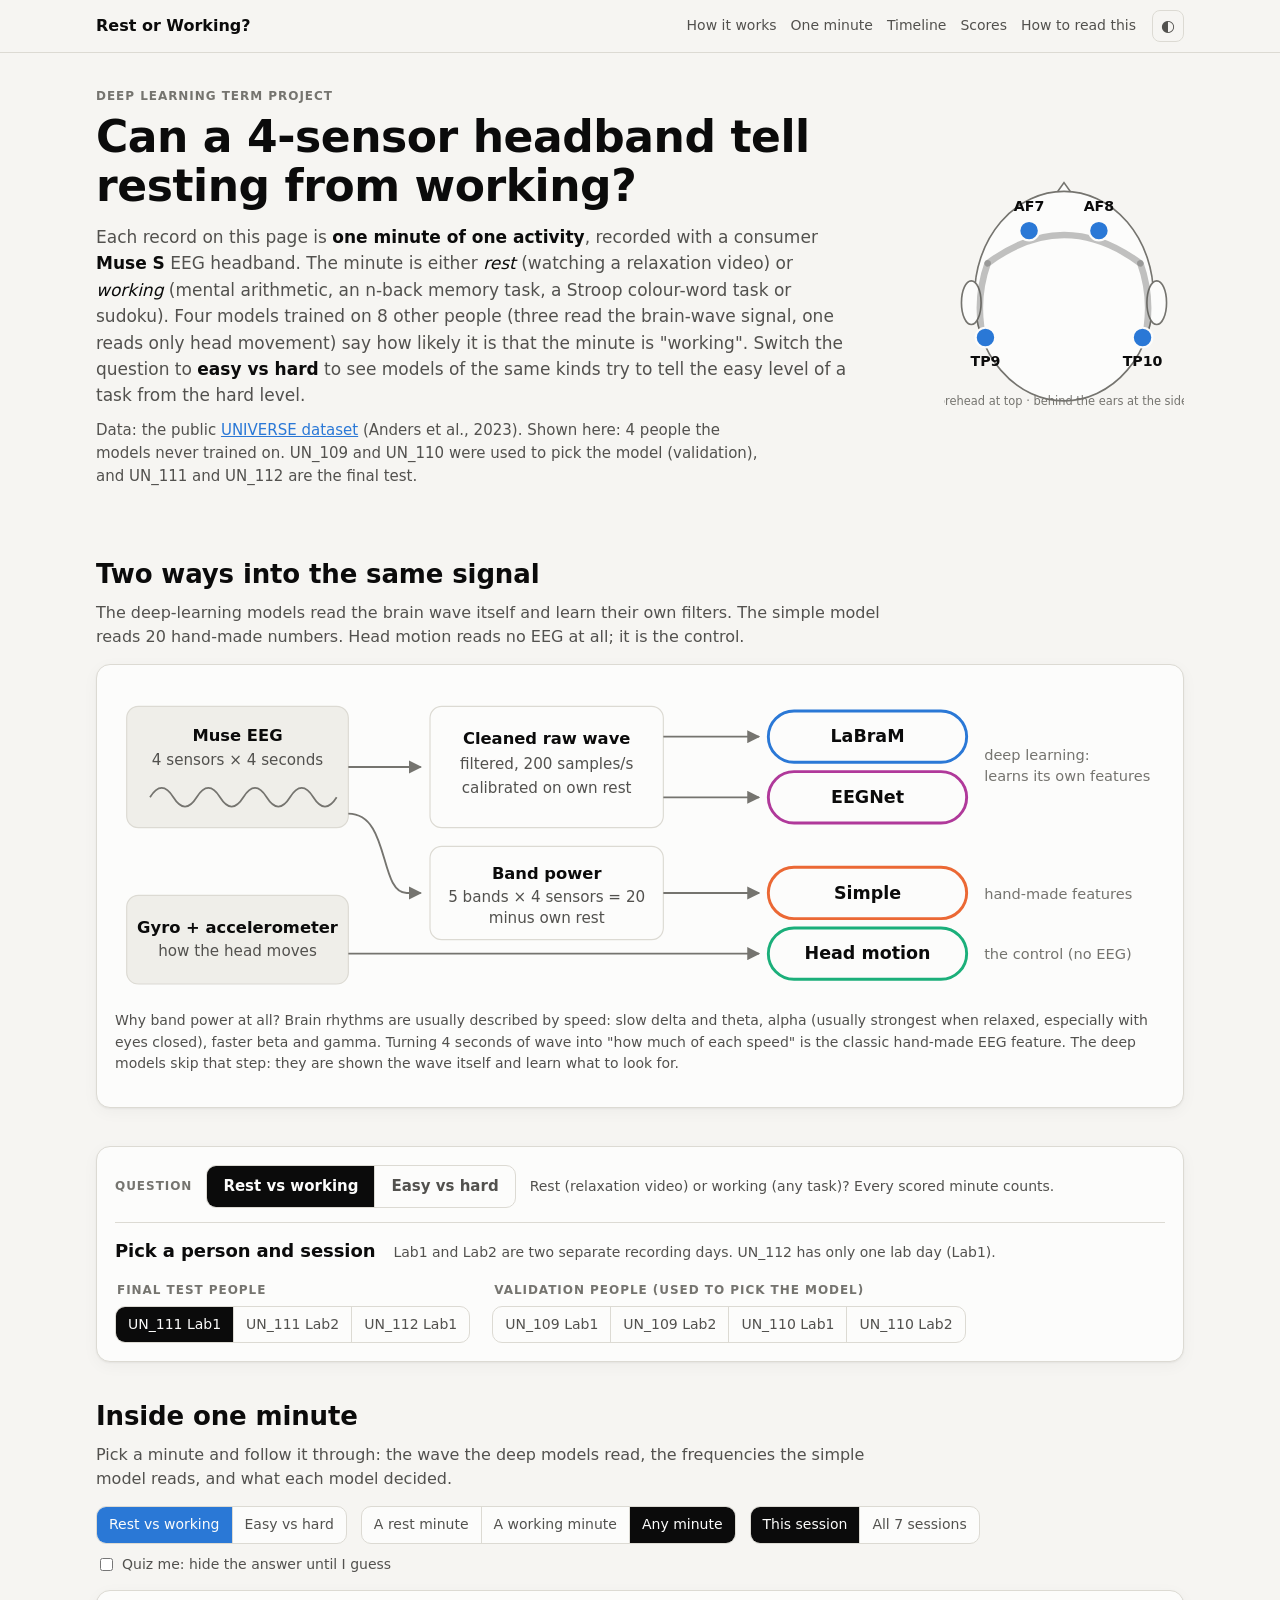
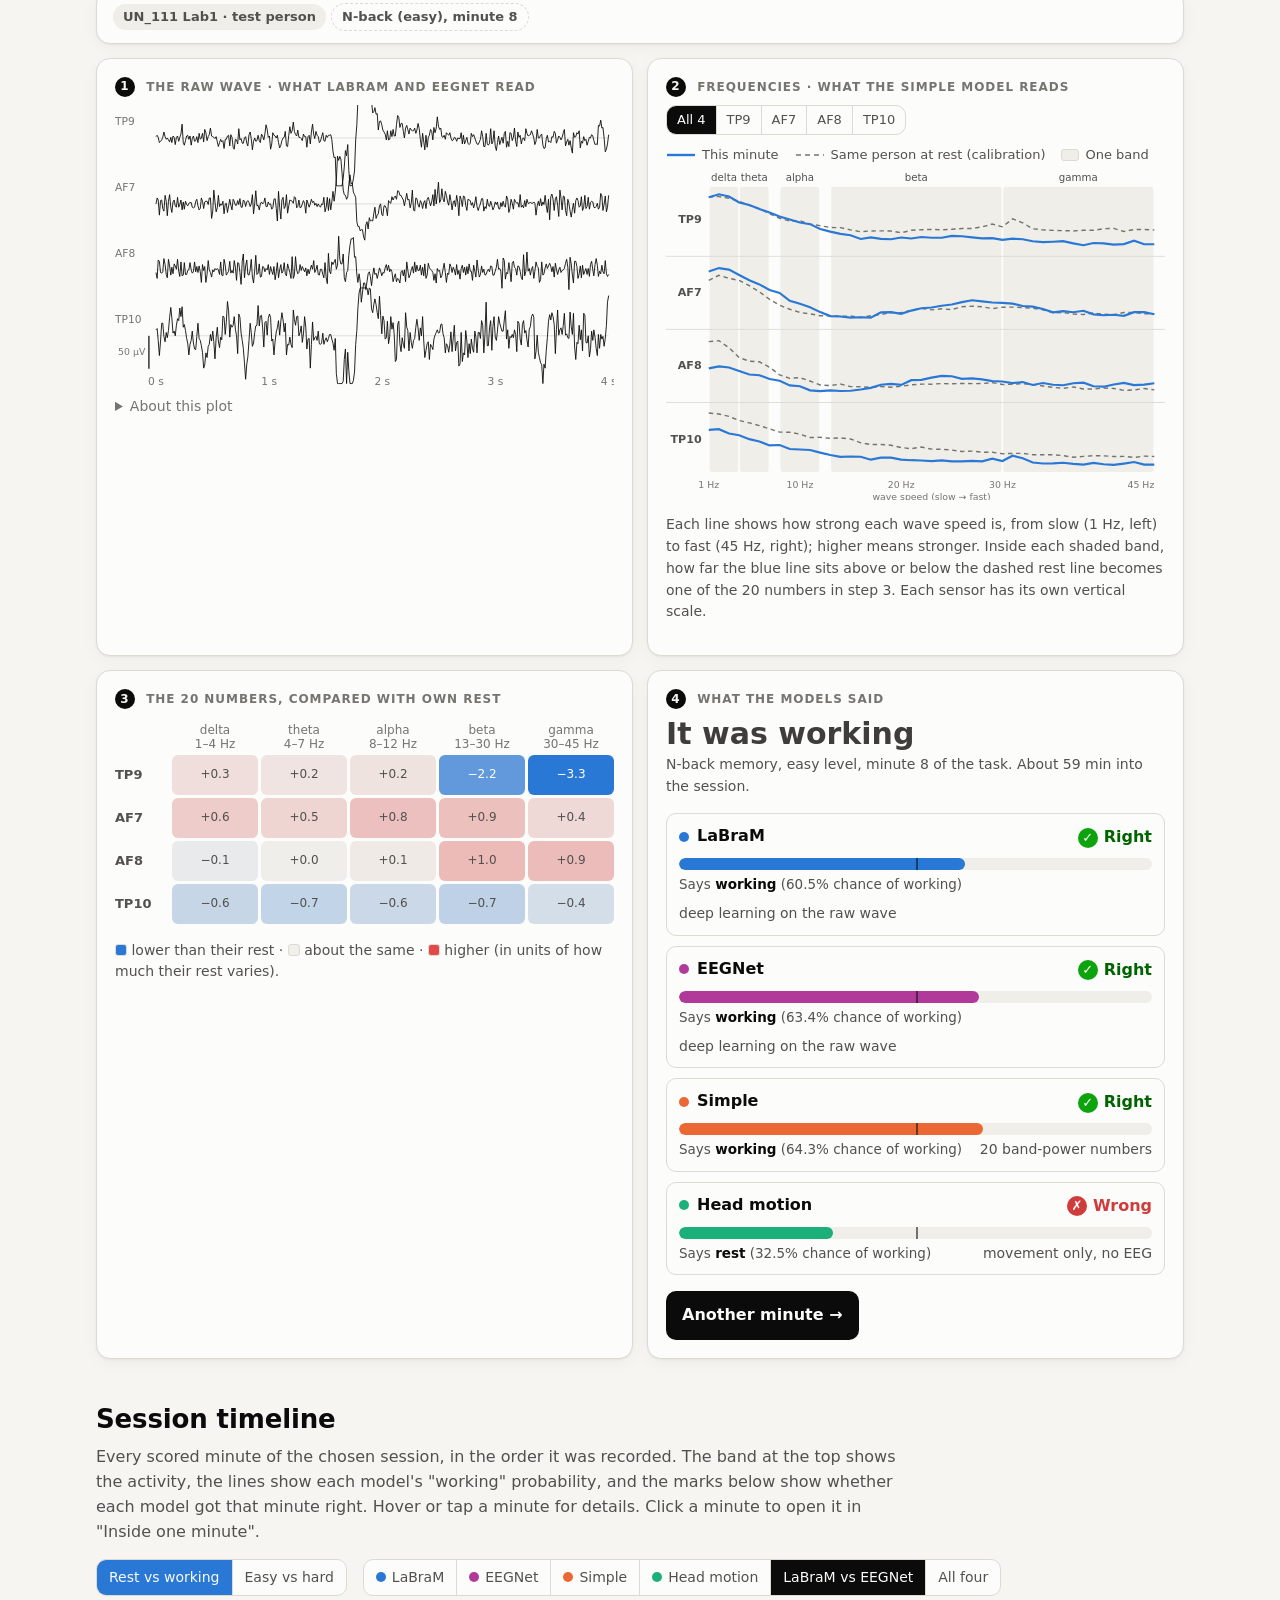
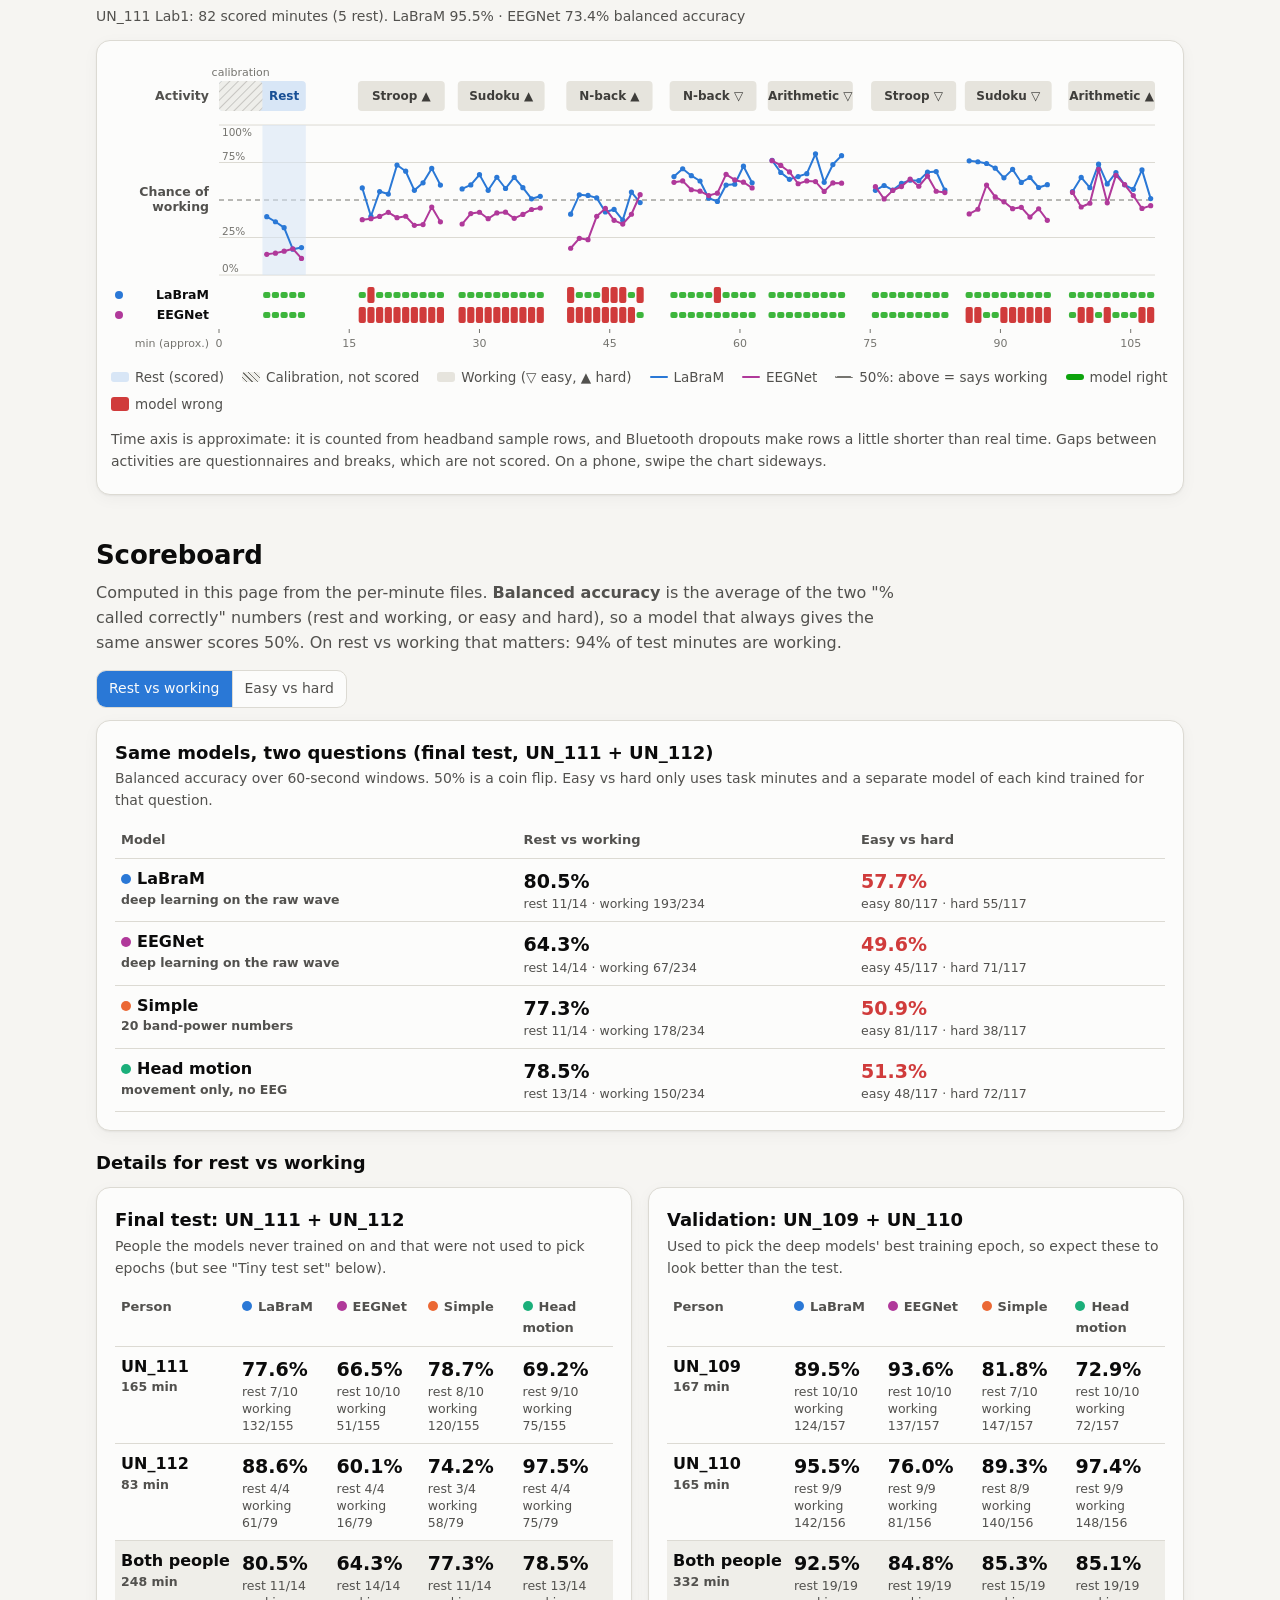
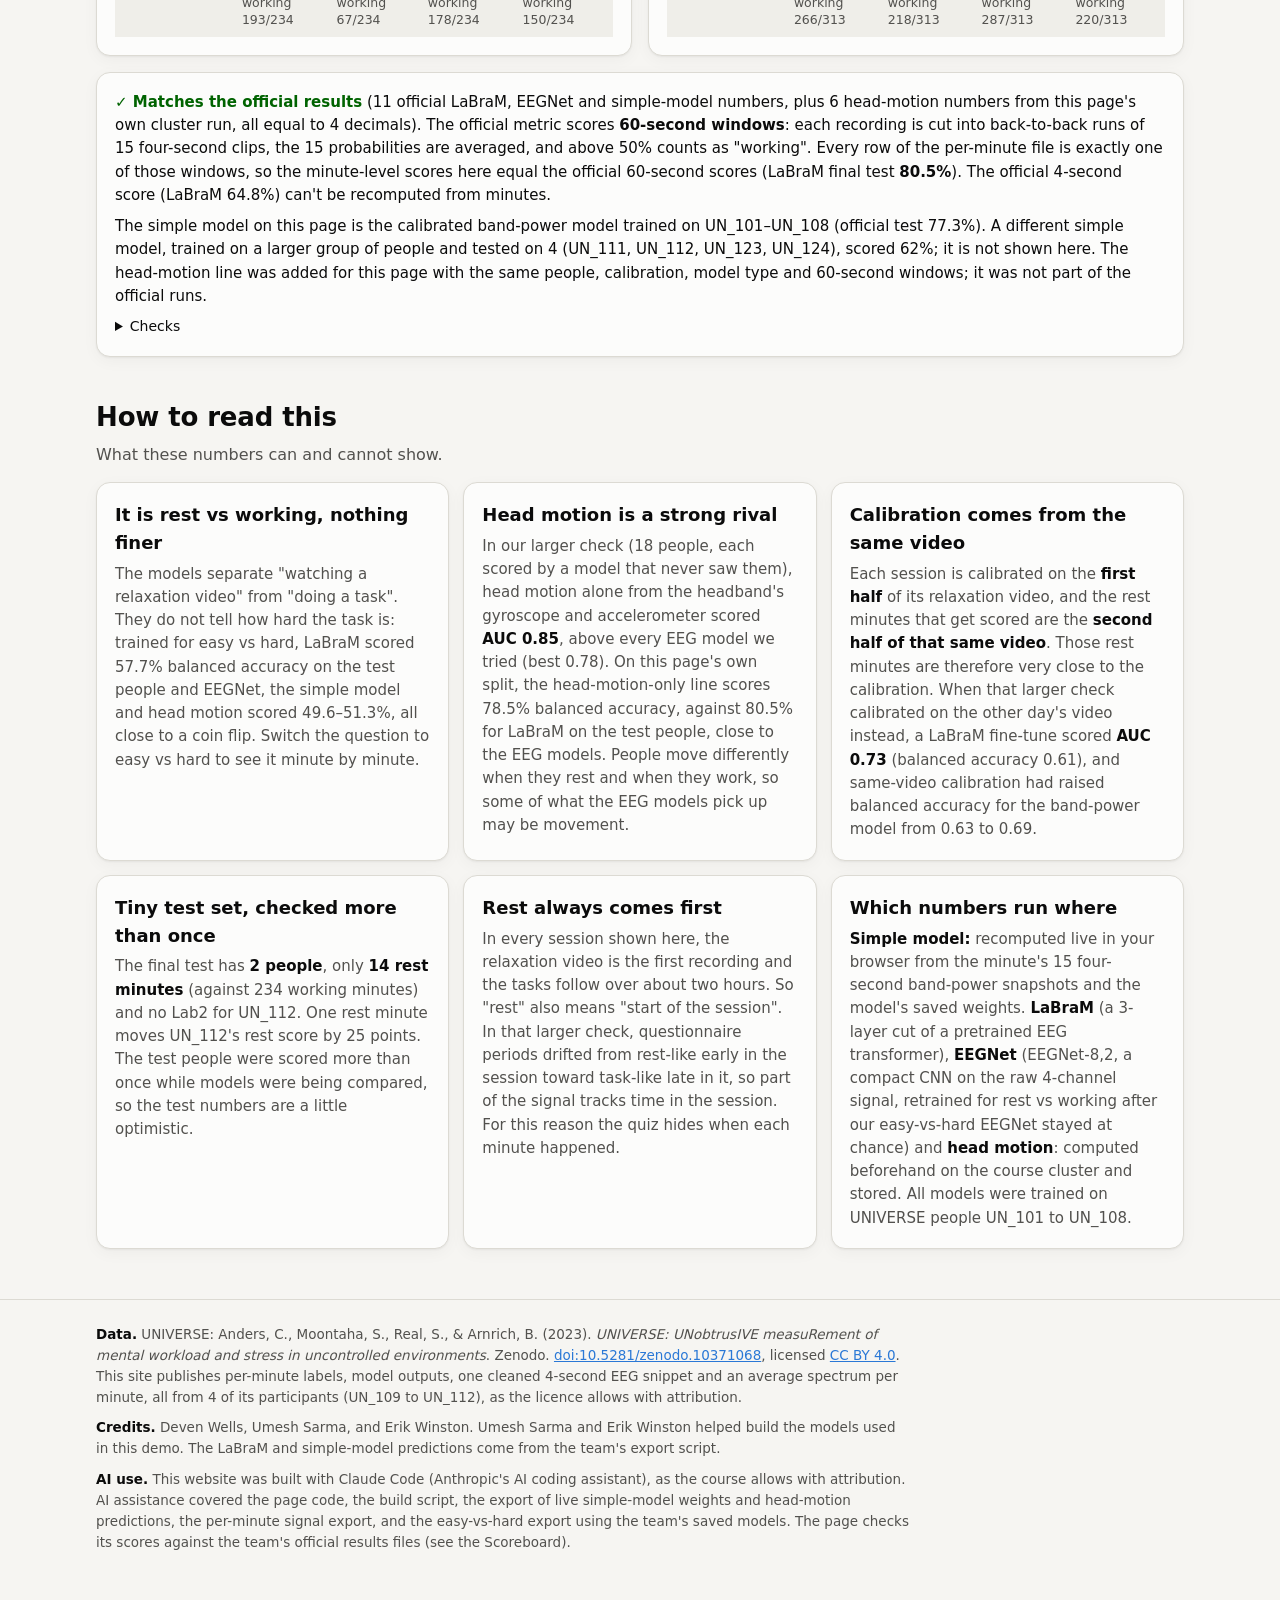
==== commit e104b6b1: "Remove team number and school details; credit Deven Wells, Umesh Sarma, Erik Winston Co-Authored-By:" ====
--- a/docs/index.html
+++ b/docs/index.html
@@ -4,7 +4,7 @@
 <meta charset="utf-8">
 <meta name="viewport" content="width=device-width, initial-scale=1">
 <title>Rest or Working? EEG demo</title>
-<meta name="description" content="MA416 Deep Learning team 10: can a 4-sensor Muse headband tell a resting minute from a working minute? Follow one minute from raw wave to model answer.">
+<meta name="description" content="Can a 4-sensor Muse headband tell a resting minute from a working minute? Follow one minute from raw wave to model answer.">
 <link rel="stylesheet" href="style.css?v=17">
 </head>
 <body>
@@ -25,7 +25,7 @@
 <main class="wrap">
   <section class="hero">
     <div class="hero-text">
-      <p class="eyebrow">CSSE/MA416 Deep Learning · Team 10 · Fall 2026</p>
+      <p class="eyebrow">Deep learning term project</p>
       <h1>Can a 4-sensor headband tell resting from working?</h1>
       <p class="lede">Each record on this page is <strong>one minute of one activity</strong>, recorded with a consumer
         <strong>Muse&nbsp;S</strong> EEG headband. The minute is either <em>rest</em> (watching a relaxation video) or
@@ -234,7 +234,7 @@
 <footer class="foot">
   <div class="wrap">
     <p><strong>Data.</strong> UNIVERSE: Anders, C., Moontaha, S., Real, S., &amp; Arnrich, B. (2023). <em>UNIVERSE: UNobtrusIVE measuRement of mental workload and stress in uncontrolled environments</em>. Zenodo. <a href="https://doi.org/10.5281/zenodo.10371068" target="_blank" rel="noopener">doi:10.5281/zenodo.10371068</a>, licensed <a href="https://creativecommons.org/licenses/by/4.0/" target="_blank" rel="noopener">CC BY 4.0</a>. This site publishes per-minute labels, model outputs, one cleaned 4-second EEG snippet and an average spectrum per minute, all from 4 of its participants (UN_109 to UN_112), as the licence allows with attribution.</p>
-    <p><strong>Team.</strong> CSSE/MA416 Deep Learning, Rose-Hulman Institute of Technology, Fall 2026. Team 10: Deven Wells, Umesh Sarma, Erik Winston, Aron Varga. The LaBraM and simple-model predictions come from the team's export script.</p>
+    <p><strong>Credits.</strong> Deven Wells, Umesh Sarma, and Erik Winston. Umesh Sarma and Erik Winston helped build the models used in this demo. The LaBraM and simple-model predictions come from the team's export script.</p>
     <p><strong>AI use.</strong> This website was built with Claude Code (Anthropic's AI coding assistant), as the course allows with attribution. AI assistance covered the page code, the build script, the export of live simple-model weights and head-motion predictions, the per-minute signal export, and the easy-vs-hard export using the team's saved models. The page checks its scores against the team's official results files (see the Scoreboard).</p>
   </div>
 </footer>
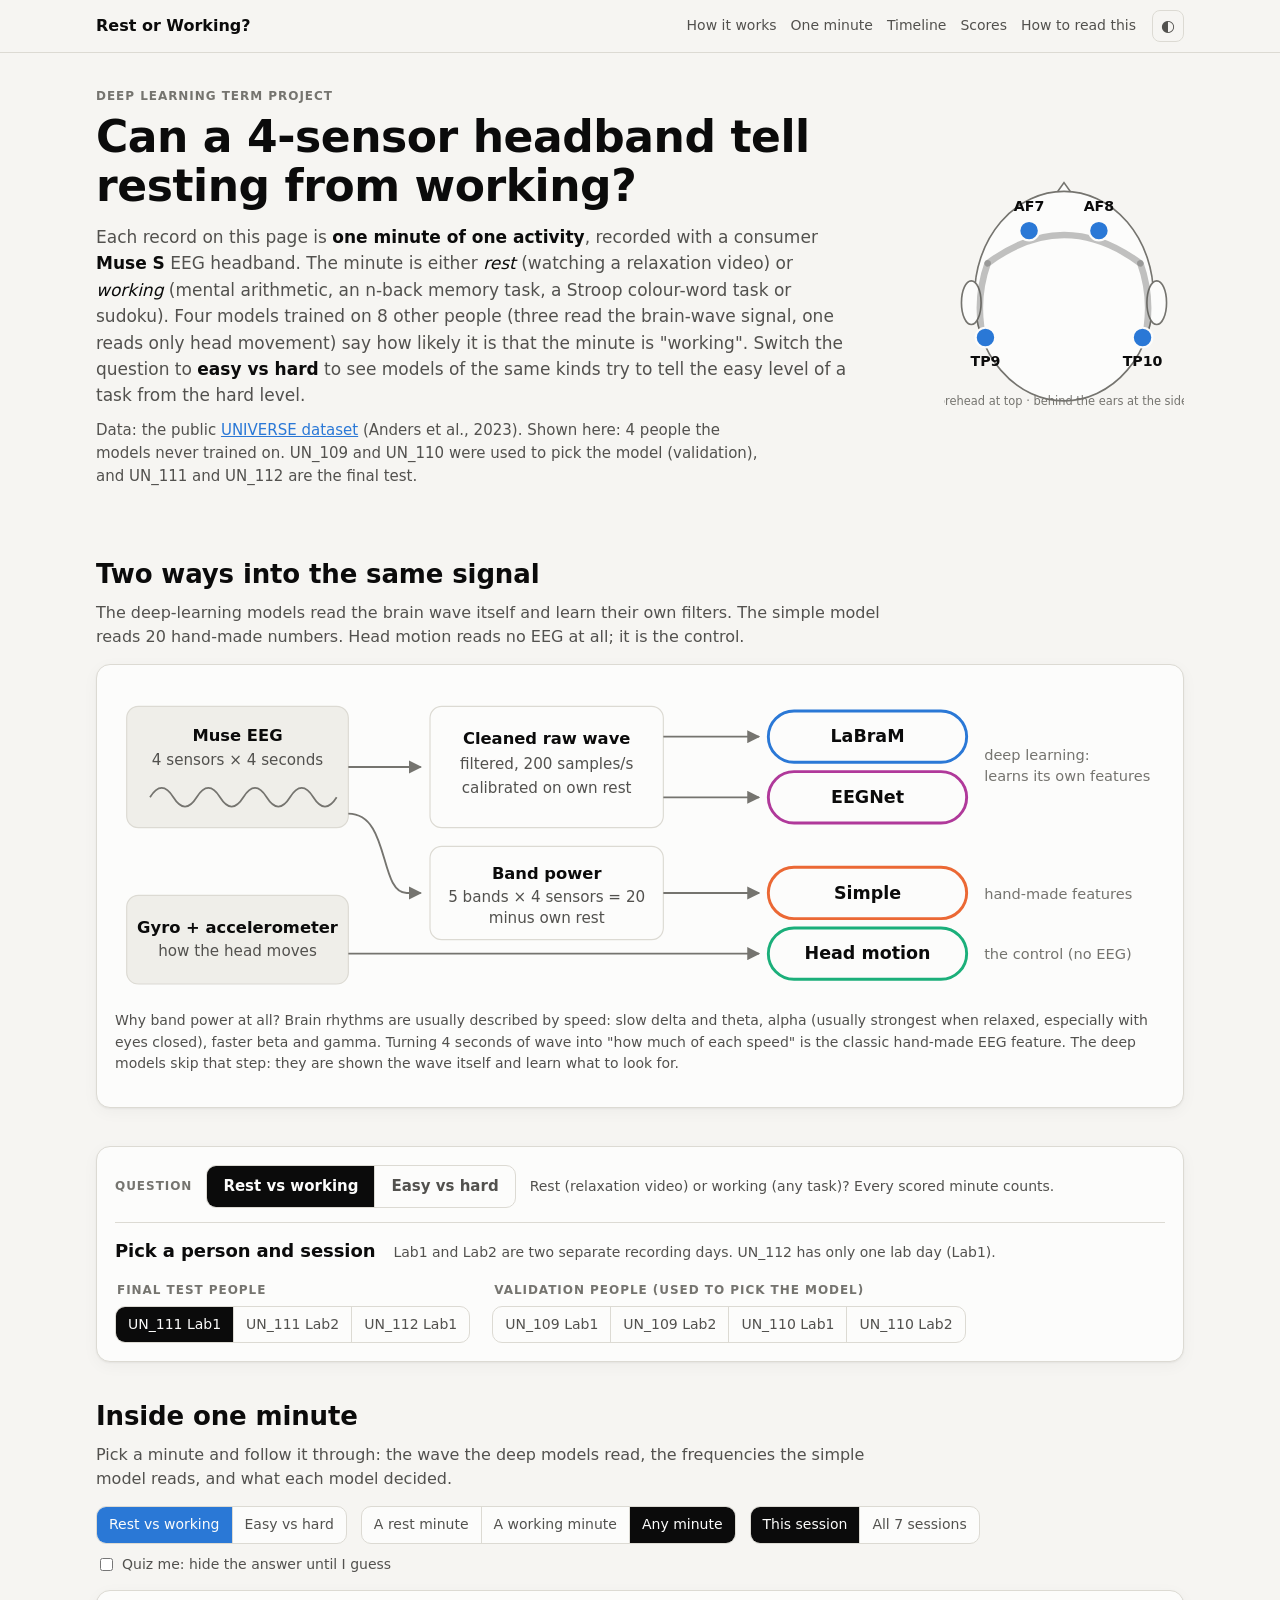
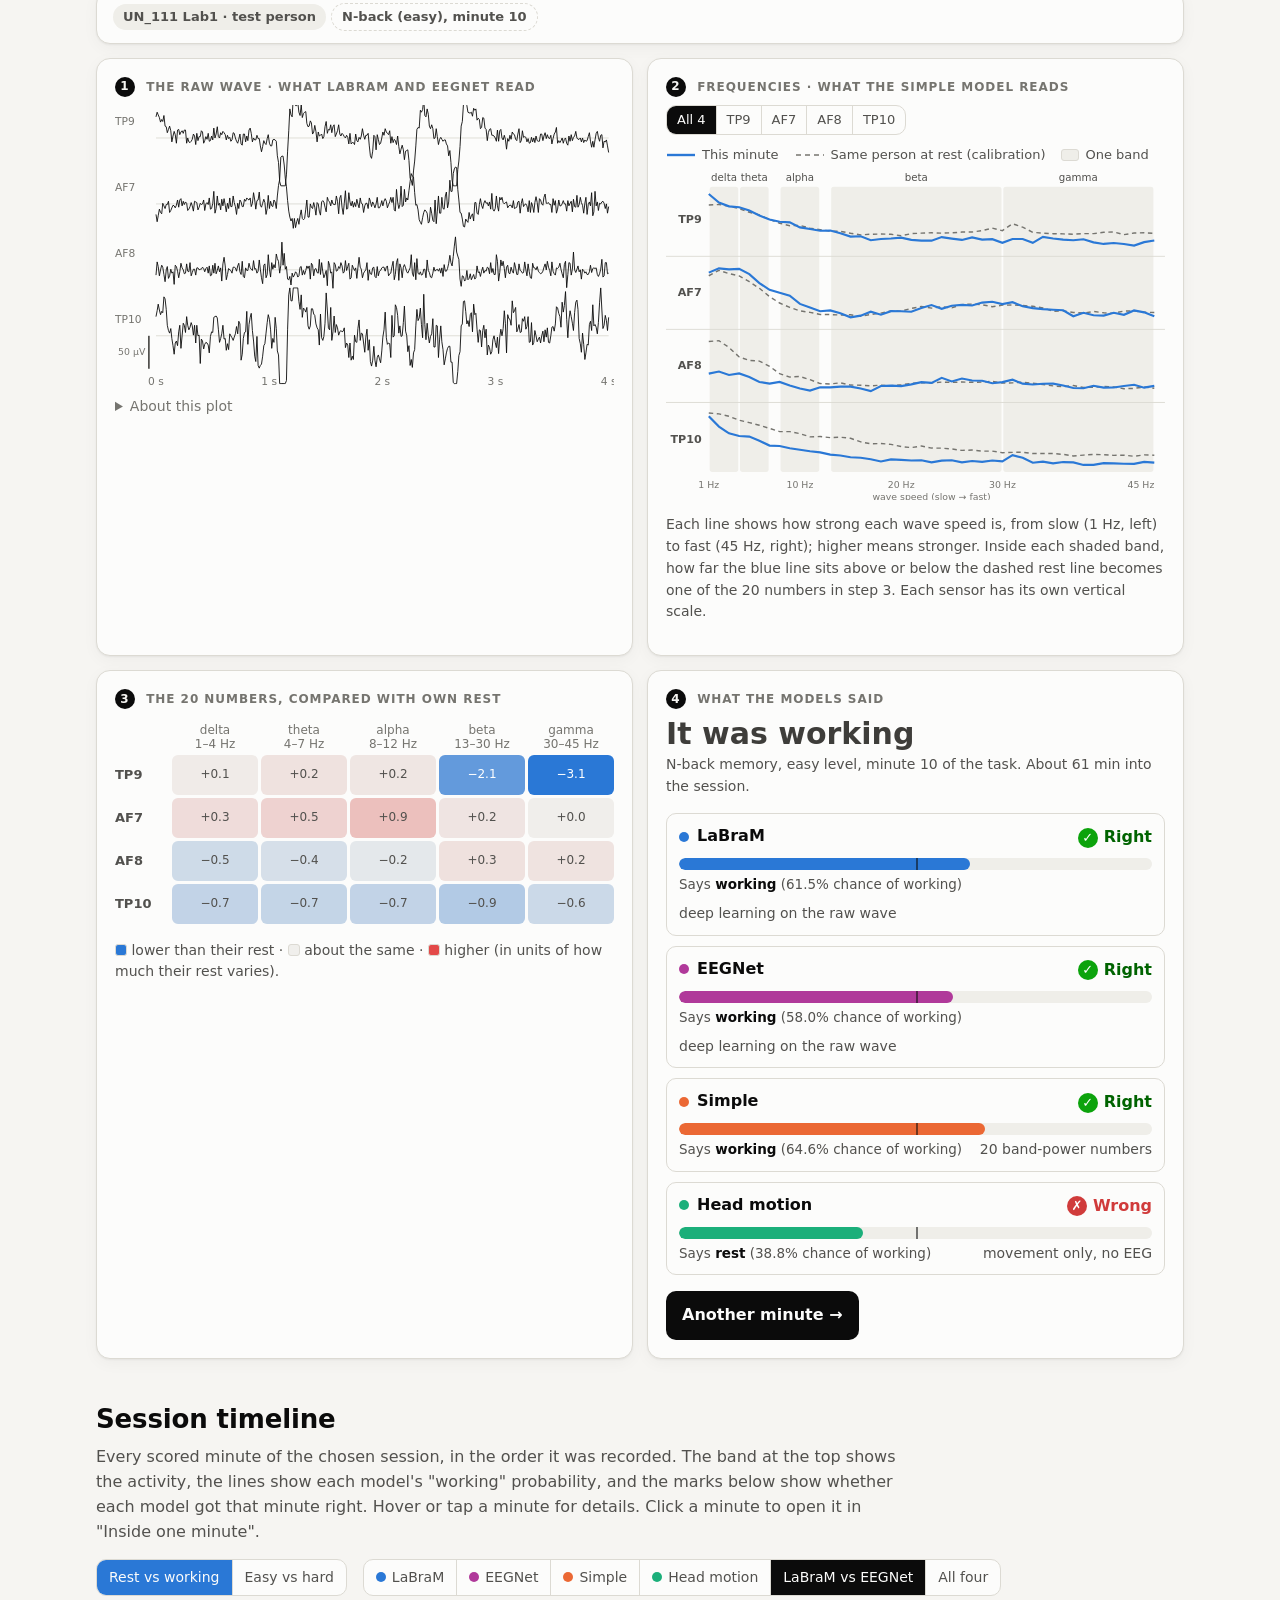
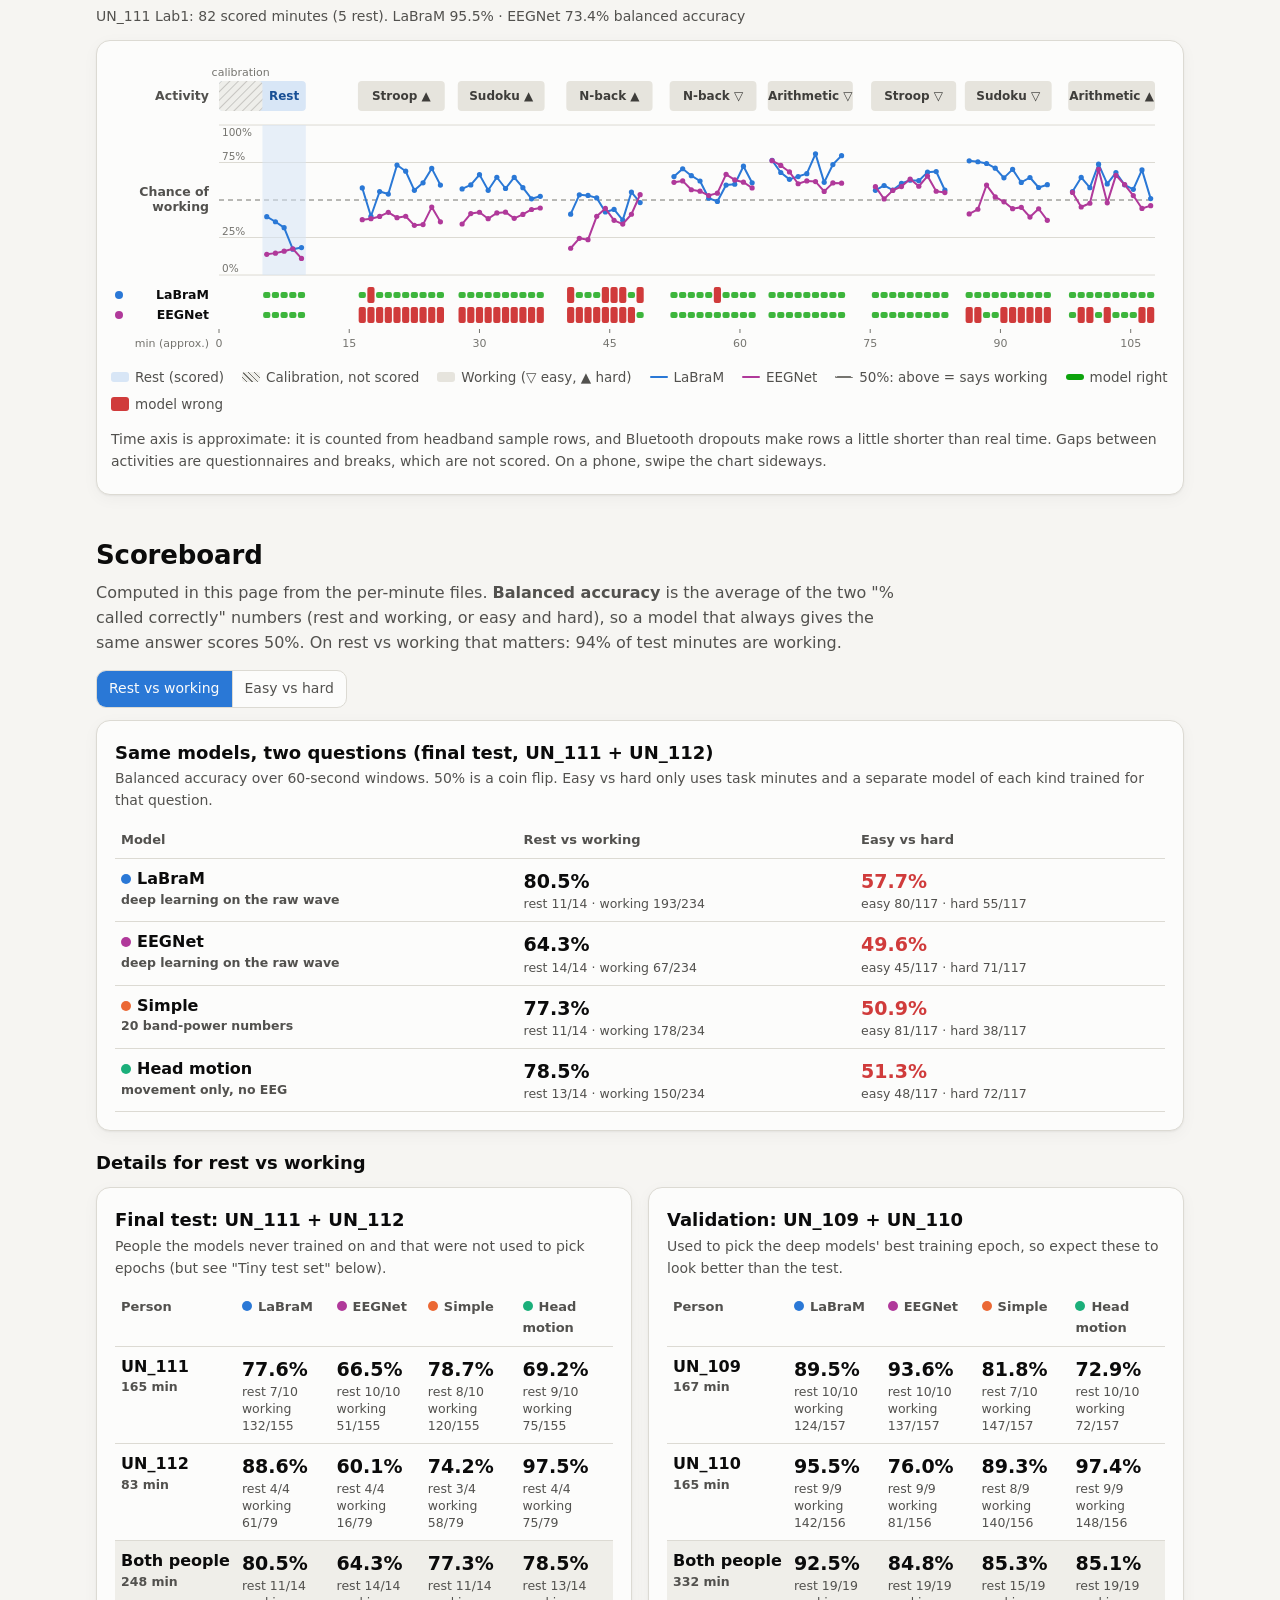
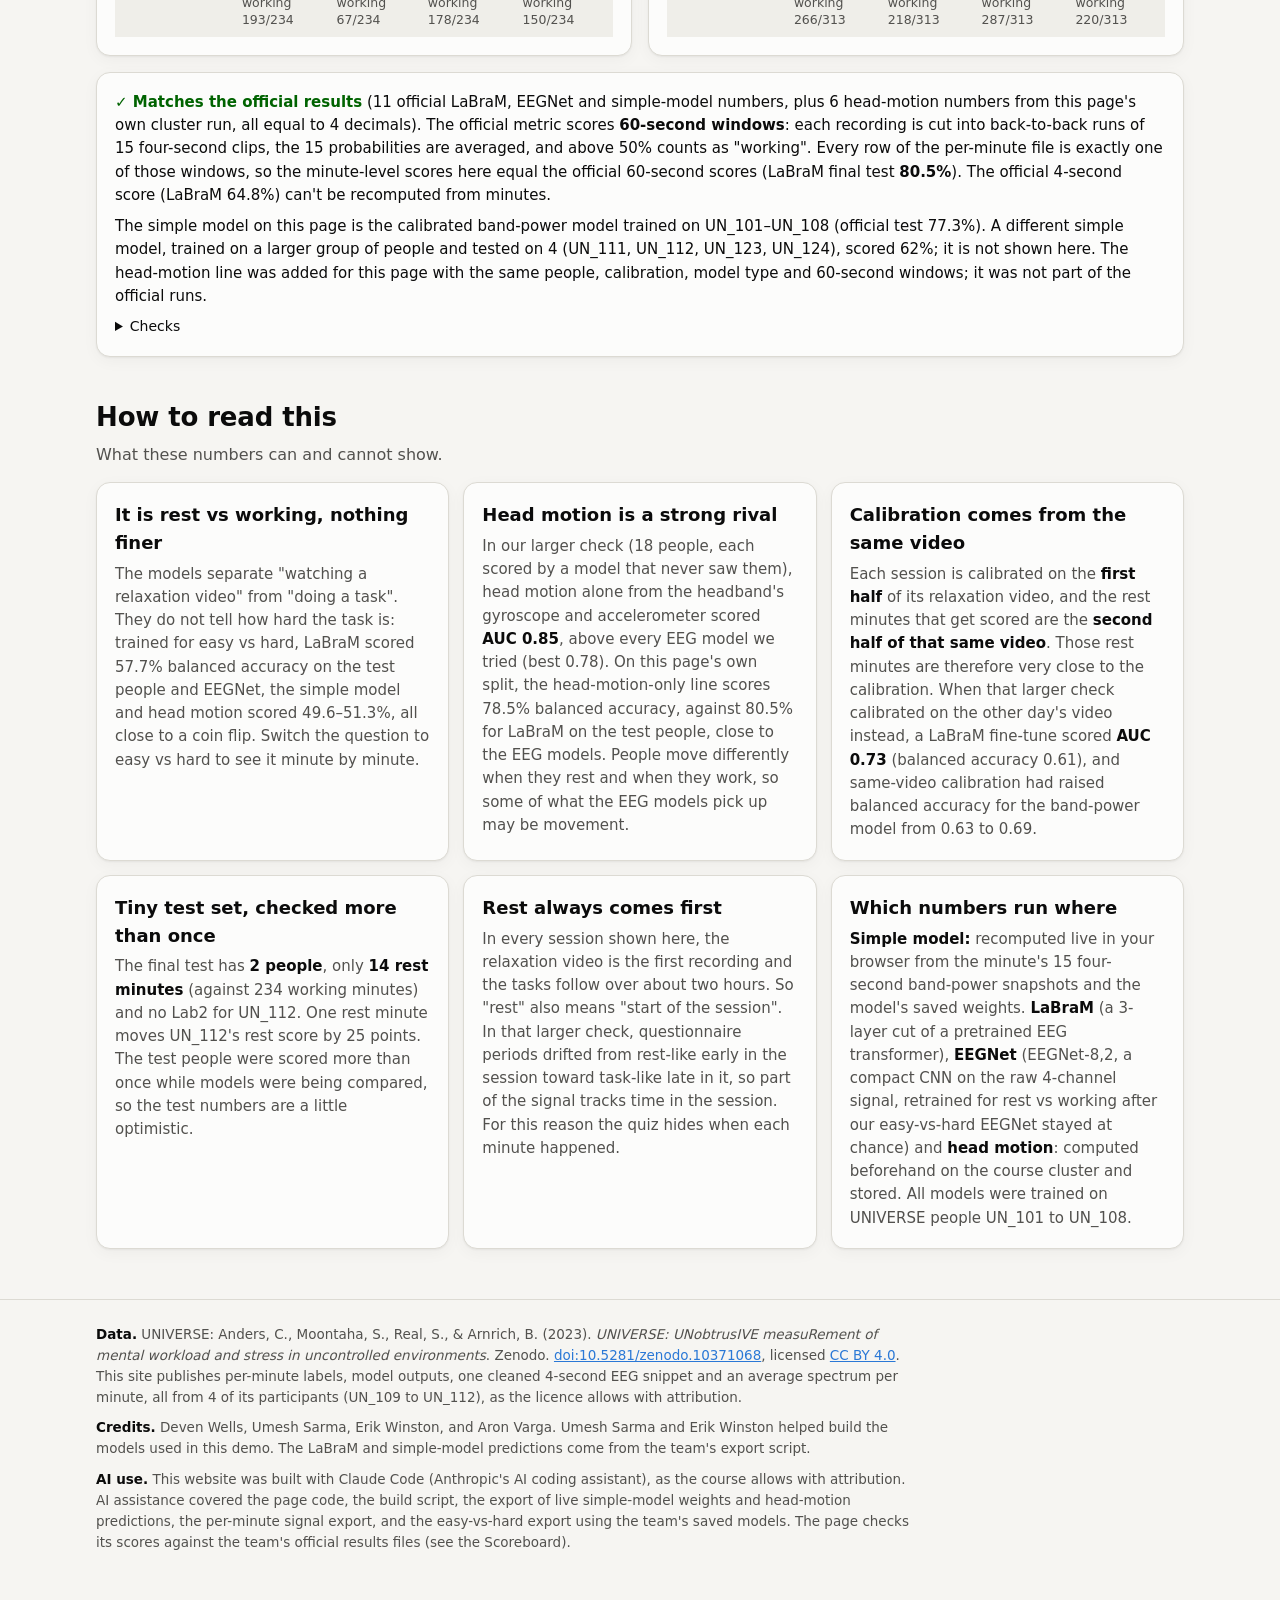
==== commit ca66a363: "Add Aron Varga back to the credits Co-Authored-By: Claude Opus 5.5 <noreply@anthropic.com>" ====
--- a/docs/index.html
+++ b/docs/index.html
@@ -234,7 +234,7 @@
 <footer class="foot">
   <div class="wrap">
     <p><strong>Data.</strong> UNIVERSE: Anders, C., Moontaha, S., Real, S., &amp; Arnrich, B. (2023). <em>UNIVERSE: UNobtrusIVE measuRement of mental workload and stress in uncontrolled environments</em>. Zenodo. <a href="https://doi.org/10.5281/zenodo.10371068" target="_blank" rel="noopener">doi:10.5281/zenodo.10371068</a>, licensed <a href="https://creativecommons.org/licenses/by/4.0/" target="_blank" rel="noopener">CC BY 4.0</a>. This site publishes per-minute labels, model outputs, one cleaned 4-second EEG snippet and an average spectrum per minute, all from 4 of its participants (UN_109 to UN_112), as the licence allows with attribution.</p>
-    <p><strong>Credits.</strong> Deven Wells, Umesh Sarma, and Erik Winston. Umesh Sarma and Erik Winston helped build the models used in this demo. The LaBraM and simple-model predictions come from the team's export script.</p>
+    <p><strong>Credits.</strong> Deven Wells, Umesh Sarma, Erik Winston, and Aron Varga. Umesh Sarma and Erik Winston helped build the models used in this demo. The LaBraM and simple-model predictions come from the team's export script.</p>
     <p><strong>AI use.</strong> This website was built with Claude Code (Anthropic's AI coding assistant), as the course allows with attribution. AI assistance covered the page code, the build script, the export of live simple-model weights and head-motion predictions, the per-minute signal export, and the easy-vs-hard export using the team's saved models. The page checks its scores against the team's official results files (see the Scoreboard).</p>
   </div>
 </footer>
